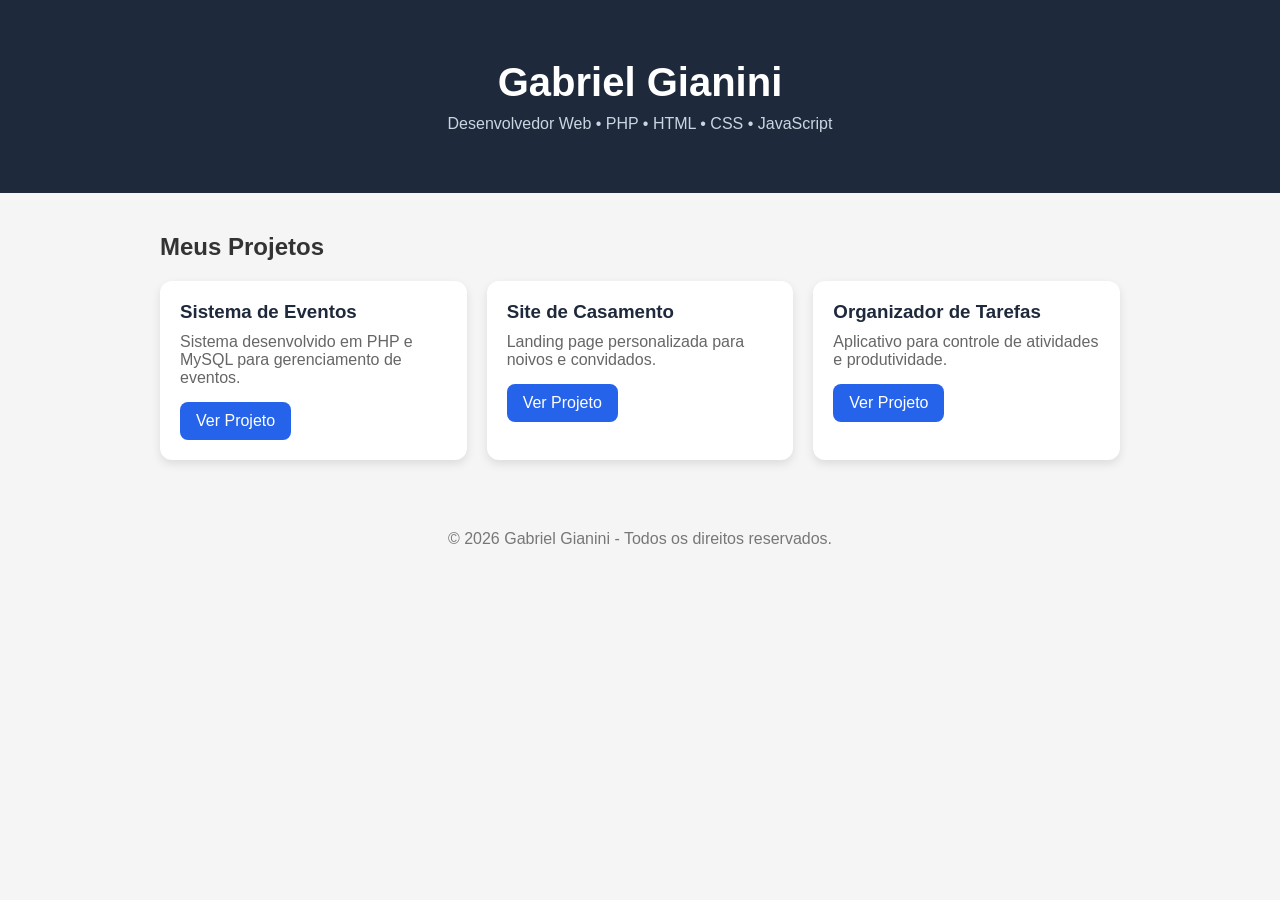
==== sis/index.html @ 35e6141c "estilo" ====
<!DOCTYPE html>
<html lang="pt-BR">
<head>
    <meta charset="UTF-8">
    <meta name="viewport" content="width=device-width, initial-scale=1.0">
    <title>Gabriel Gianini | Portfólio</title>

    <link rel="stylesheet" href="style.css">
</head>
<body>

<header>
    <h1>Gabriel Gianini</h1>
    <p>Desenvolvedor Web • PHP • HTML • CSS • JavaScript</p>
</header>

<div class="container">

    <h2 style="margin-bottom:20px;">Meus Projetos</h2>

    <div class="projetos">

        <div class="card">
            <h3>Sistema de Eventos</h3>
            <p>Sistema desenvolvido em PHP e MySQL para gerenciamento de eventos.</p>
            <a href="#" class="btn" target="_blank">Ver Projeto</a>
        </div>

        <div class="card">
            <h3>Site de Casamento</h3>
            <p>Landing page personalizada para noivos e convidados.</p>
            <a href="#" class="btn" target="_blank">Ver Projeto</a>
        </div>

        <div class="card">
            <h3>Organizador de Tarefas</h3>
            <p>Aplicativo para controle de atividades e produtividade.</p>
            <a href="#" class="btn" target="_blank">Ver Projeto</a>
        </div>

        <!-- DUPLIQUE ESTE BLOCO PARA NOVOS PROJETOS -->

    </div>

</div>

<footer>
    © 2026 Gabriel Gianini - Todos os direitos reservados.
</footer>

</body>
</html>
---- sis/style.css ----
*{
            margin:0;
            padding:0;
            box-sizing:border-box;
            font-family: Arial, Helvetica, sans-serif;
        }

        body{
            background:#f5f5f5;
            color:#333;
        }

        header{
            background:#1e293b;
            color:white;
            text-align:center;
            padding:60px 20px;
        }

        header h1{
            font-size:2.5rem;
            margin-bottom:10px;
        }

        header p{
            color:#cbd5e1;
        }

        .container{
            max-width:1000px;
            margin:40px auto;
            padding:0 20px;
        }

        .projetos{
            display:grid;
            grid-template-columns:repeat(auto-fit,minmax(280px,1fr));
            gap:20px;
        }

        .card{
            background:white;
            border-radius:12px;
            padding:20px;
            box-shadow:0 4px 10px rgba(0,0,0,0.1);
            transition:0.3s;
        }

        .card:hover{
            transform:translateY(-5px);
        }

        .card h3{
            margin-bottom:10px;
            color:#1e293b;
        }

        .card p{
            margin-bottom:15px;
            color:#666;
        }

        .btn{
            display:inline-block;
            text-decoration:none;
            background:#2563eb;
            color:white;
            padding:10px 16px;
            border-radius:8px;
            transition:0.3s;
        }

        .btn:hover{
            background:#1d4ed8;
        }

        footer{
            text-align:center;
            padding:30px;
            margin-top:40px;
            color:#777;
        }
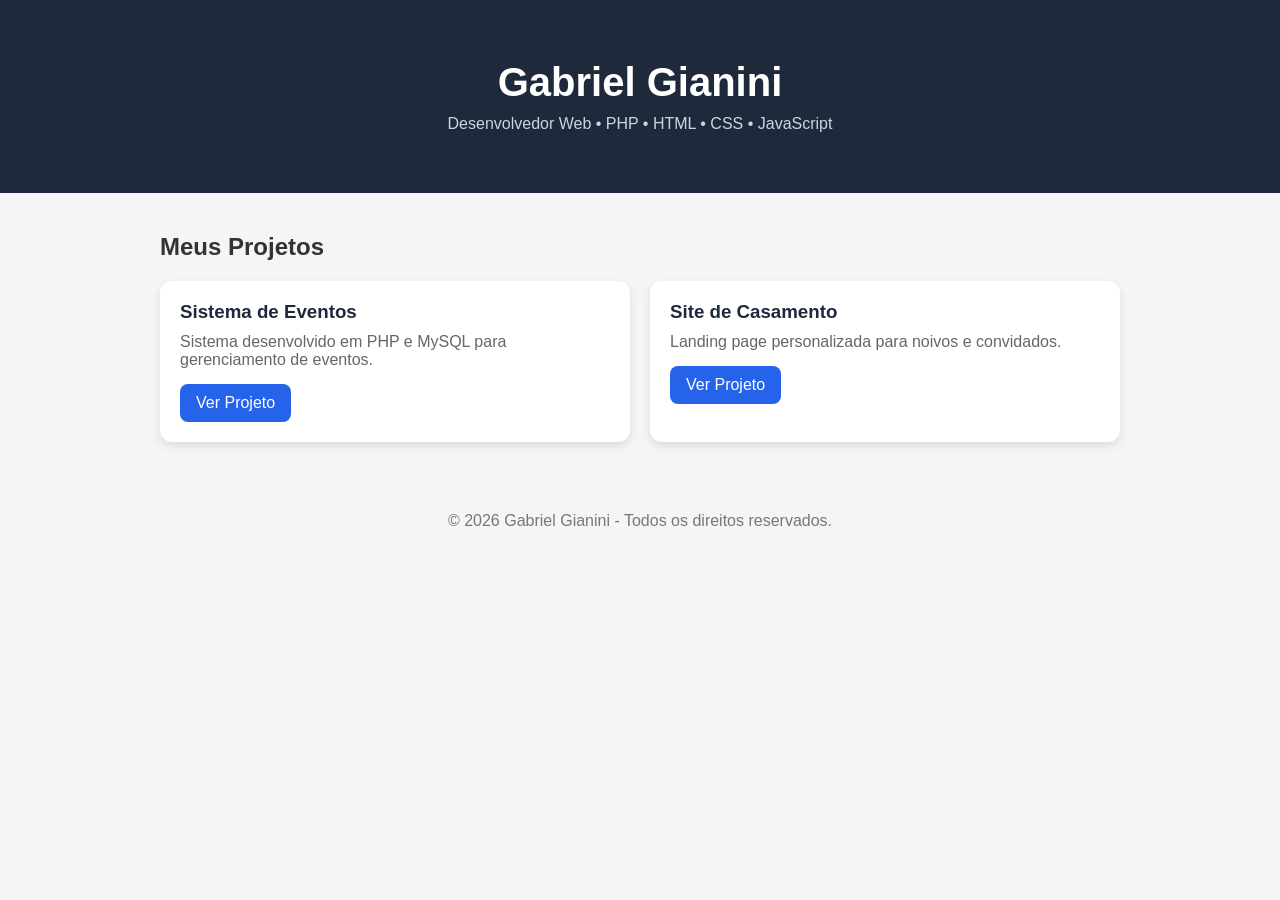
==== commit d9a254b6: "Merge branch 'desing'" ====
--- a/sis/index.html
+++ b/sis/index.html
@@ -29,13 +29,7 @@
         <div class="card">
             <h3>Site de Casamento</h3>
             <p>Landing page personalizada para noivos e convidados.</p>
-            <a href="#" class="btn" target="_blank">Ver Projeto</a>
-        </div>
-
-        <div class="card">
-            <h3>Organizador de Tarefas</h3>
-            <p>Aplicativo para controle de atividades e produtividade.</p>
-            <a href="#" class="btn" target="_blank">Ver Projeto</a>
+            <a href="https://mistyrose-hawk-612021.hostingersite.com/index.php?evento=evento-padrao" class="btn" target="_blank">Ver Projeto</a>
         </div>
 
         <!-- DUPLIQUE ESTE BLOCO PARA NOVOS PROJETOS -->
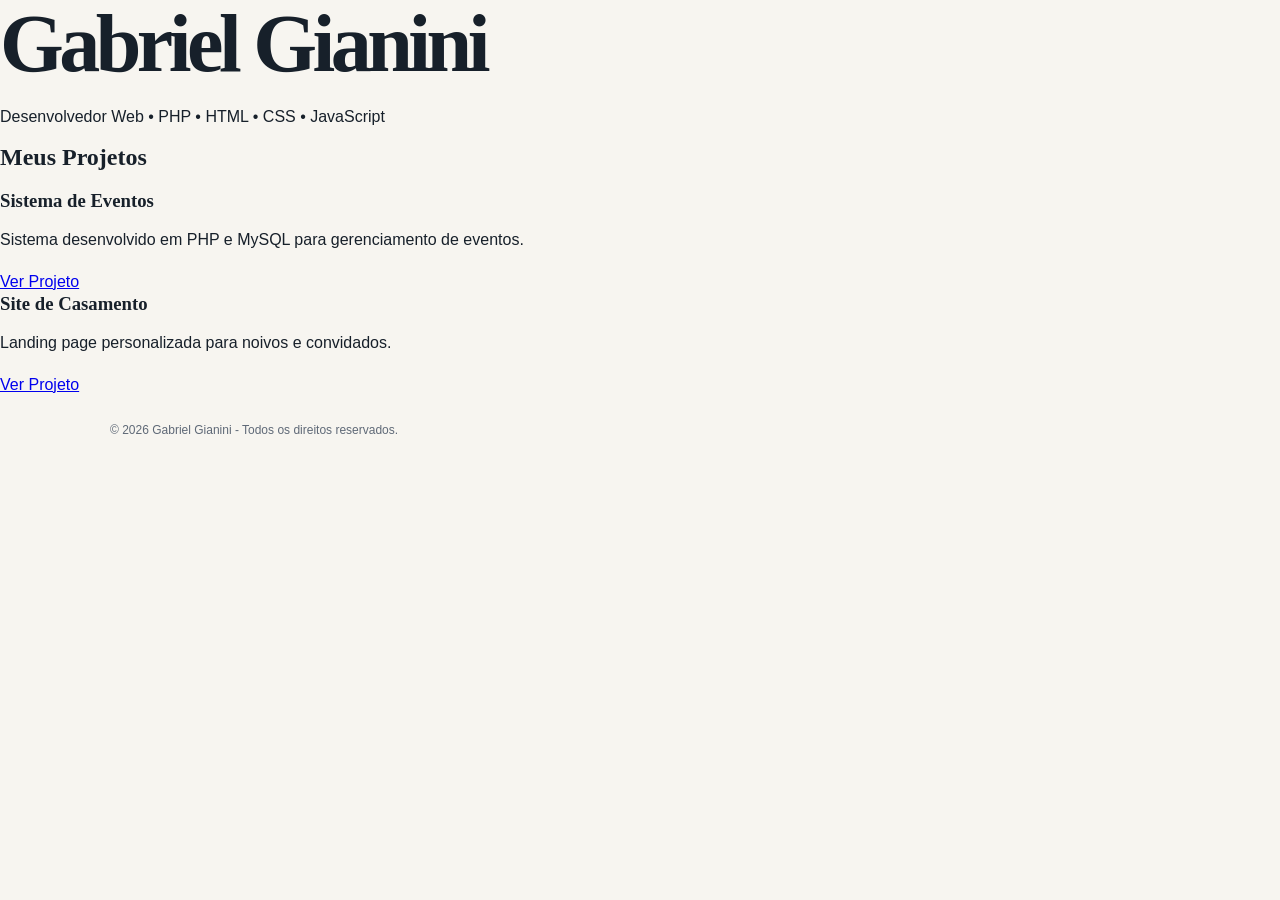
==== commit 091d1314: "atualização estilo" ====
--- a/sis/index.html
+++ b/sis/index.html
@@ -5,7 +5,7 @@
     <meta name="viewport" content="width=device-width, initial-scale=1.0">
     <title>Gabriel Gianini | Portfólio</title>
 
-    <link rel="stylesheet" href="style.css">
+    <link rel="stylesheet" href="../sis/assets/css/style.css">
 </head>
 <body>
 
--- a/sis/assets/css/style.css
+++ b/sis/assets/css/style.css
@@ -0,0 +1,320 @@
+:root {
+  --ink: #17202a;
+  --muted: #5f6977;
+  --paper: #f7f5f0;
+  --line: #dedbd3;
+  --accent: #fc6b3f;
+}
+
+* {
+  box-sizing: border-box;
+}
+
+html {
+  scroll-behavior: smooth;
+}
+
+body {
+  margin: 0;
+  font: 16px/1.6 Arial, sans-serif;
+  color: var(--ink);
+  background: var(--paper);
+}
+
+.header {
+  height: 74px;
+  display: flex;
+  align-items: center;
+  justify-content: space-between;
+  max-width: 1160px;
+  margin: auto;
+  padding: 0 28px;
+}
+
+.brand {
+  font: 700 25px Georgia, serif;
+  color: var(--ink);
+  text-decoration: none;
+}
+
+.brand span {
+  color: var(--accent);
+}
+
+nav {
+  display: flex;
+  gap: 26px;
+}
+
+nav a {
+  font-size: 14px;
+  text-decoration: none;
+  color: var(--ink);
+}
+
+.hero,
+.section,
+.contact {
+  padding: 92px max(28px, calc((100vw - 1060px) / 2));
+}
+
+.hero {
+  min-height: 620px;
+  border-top: 1px solid var(--line);
+  background: radial-gradient(circle at 83% 28%, #ffe1d6 0, transparent 26%);
+}
+
+.eyebrow,
+.number {
+  letter-spacing: 0.13em;
+  font-size: 11px;
+  font-weight: 700;
+  color: var(--muted);
+}
+
+h1,
+h2,
+h3 {
+  font-family: Georgia, serif;
+  line-height: 1.07;
+  margin: 0;
+}
+
+h1 {
+  font-size: clamp(43px, 7vw, 82px);
+  max-width: 850px;
+  letter-spacing: -0.055em;
+}
+
+h1 em {
+  color: var(--accent);
+  font-weight: 400;
+}
+
+.lead {
+  max-width: 590px;
+  font-size: 19px;
+  margin: 28px 0;
+}
+
+.actions {
+  display: flex;
+  align-items: center;
+  gap: 25px;
+  margin: 34px 0 72px;
+}
+
+.button {
+  display: inline-flex;
+  gap: 16px;
+  align-items: center;
+  padding: 13px 20px;
+  border-radius: 4px;
+  background: var(--ink);
+  color: #fff;
+  text-decoration: none;
+  font-size: 14px;
+}
+
+.text-link {
+  color: var(--ink);
+  text-decoration: none;
+  font-weight: 700;
+}
+
+.text-link span,
+.project a span {
+  color: var(--accent);
+  font-size: 20px;
+}
+
+.metrics {
+  display: flex;
+  gap: 50px;
+}
+
+.metrics div {
+  display: grid;
+  gap: 2px;
+}
+
+.metrics strong {
+  font: 700 25px Georgia, serif;
+}
+
+.metrics span {
+  font-size: 12px;
+  color: var(--muted);
+}
+
+.section {
+  border-top: 1px solid var(--line);
+}
+
+.intro {
+  display: grid;
+  grid-template-columns: 1fr 2fr;
+  gap: 60px;
+}
+
+.intro h2,
+.section > h2 {
+  font-size: clamp(31px, 4vw, 49px);
+  letter-spacing: -0.04em;
+}
+
+.intro p {
+  max-width: 620px;
+  font-size: 17px;
+  color: var(--muted);
+}
+
+.stack {
+  padding-top: 46px;
+  padding-bottom: 46px;
+}
+
+.chips {
+  display: flex;
+  flex-wrap: wrap;
+  gap: 10px;
+  margin-top: 20px;
+}
+
+.chips span {
+  padding: 6px 13px;
+  border: 1px solid var(--line);
+  border-radius: 999px;
+  font-size: 13px;
+}
+
+.projects {
+  display: grid;
+  grid-template-columns: repeat(2, 1fr);
+  gap: 18px;
+  margin-top: 35px;
+}
+
+.project {
+  min-height: 365px;
+  padding: 28px;
+  display: flex;
+  flex-direction: column;
+  justify-content: space-between;
+  background: #fff;
+  border-top: 5px solid var(--accent);
+}
+
+.project h3 {
+  font-size: 34px;
+  letter-spacing: -0.04em;
+}
+
+.project p:not(.number),
+.project li {
+  color: var(--muted);
+  font-size: 14px;
+}
+
+.project ul {
+  padding-left: 18px;
+}
+
+.project a {
+  font-weight: 700;
+  color: var(--ink);
+  text-decoration: none;
+}
+
+.accent-blue {
+  --accent: #2f75df;
+}
+
+.accent-green {
+  --accent: #359979;
+}
+
+.accent-purple {
+  --accent: #845cce;
+}
+
+.contact {
+  background: var(--ink);
+  color: #fff;
+  text-align: center;
+}
+
+.contact .eyebrow,
+.contact p {
+  color: #ccd3da;
+}
+
+.contact h2 {
+  font-size: clamp(36px, 5vw, 63px);
+  letter-spacing: -0.05em;
+  max-width: 750px;
+  margin: 15px auto;
+}
+
+.light {
+  background: #fff;
+  color: var(--ink);
+  margin-top: 18px;
+}
+
+.note {
+  font-size: 12px;
+  margin-top: 38px;
+}
+
+footer {
+  padding: 24px max(28px, calc((100vw - 1060px) / 2));
+  display: flex;
+  justify-content: space-between;
+  font-size: 12px;
+  color: var(--muted);
+}
+
+@media (max-width: 700px) {
+  nav {
+    gap: 14px;
+  }
+
+  .header {
+    padding: 0 18px;
+  }
+
+  .hero,
+  .section,
+  .contact {
+    padding: 65px 24px;
+  }
+
+  .hero {
+    min-height: auto;
+  }
+
+  .intro {
+    grid-template-columns: 1fr;
+    gap: 18px;
+  }
+
+  .projects {
+    grid-template-columns: 1fr;
+  }
+
+  .metrics {
+    gap: 21px;
+  }
+
+  .metrics strong {
+    font-size: 20px;
+  }
+
+  footer {
+    padding: 20px 24px;
+    gap: 8px;
+    flex-direction: column;
+  }
+}
+
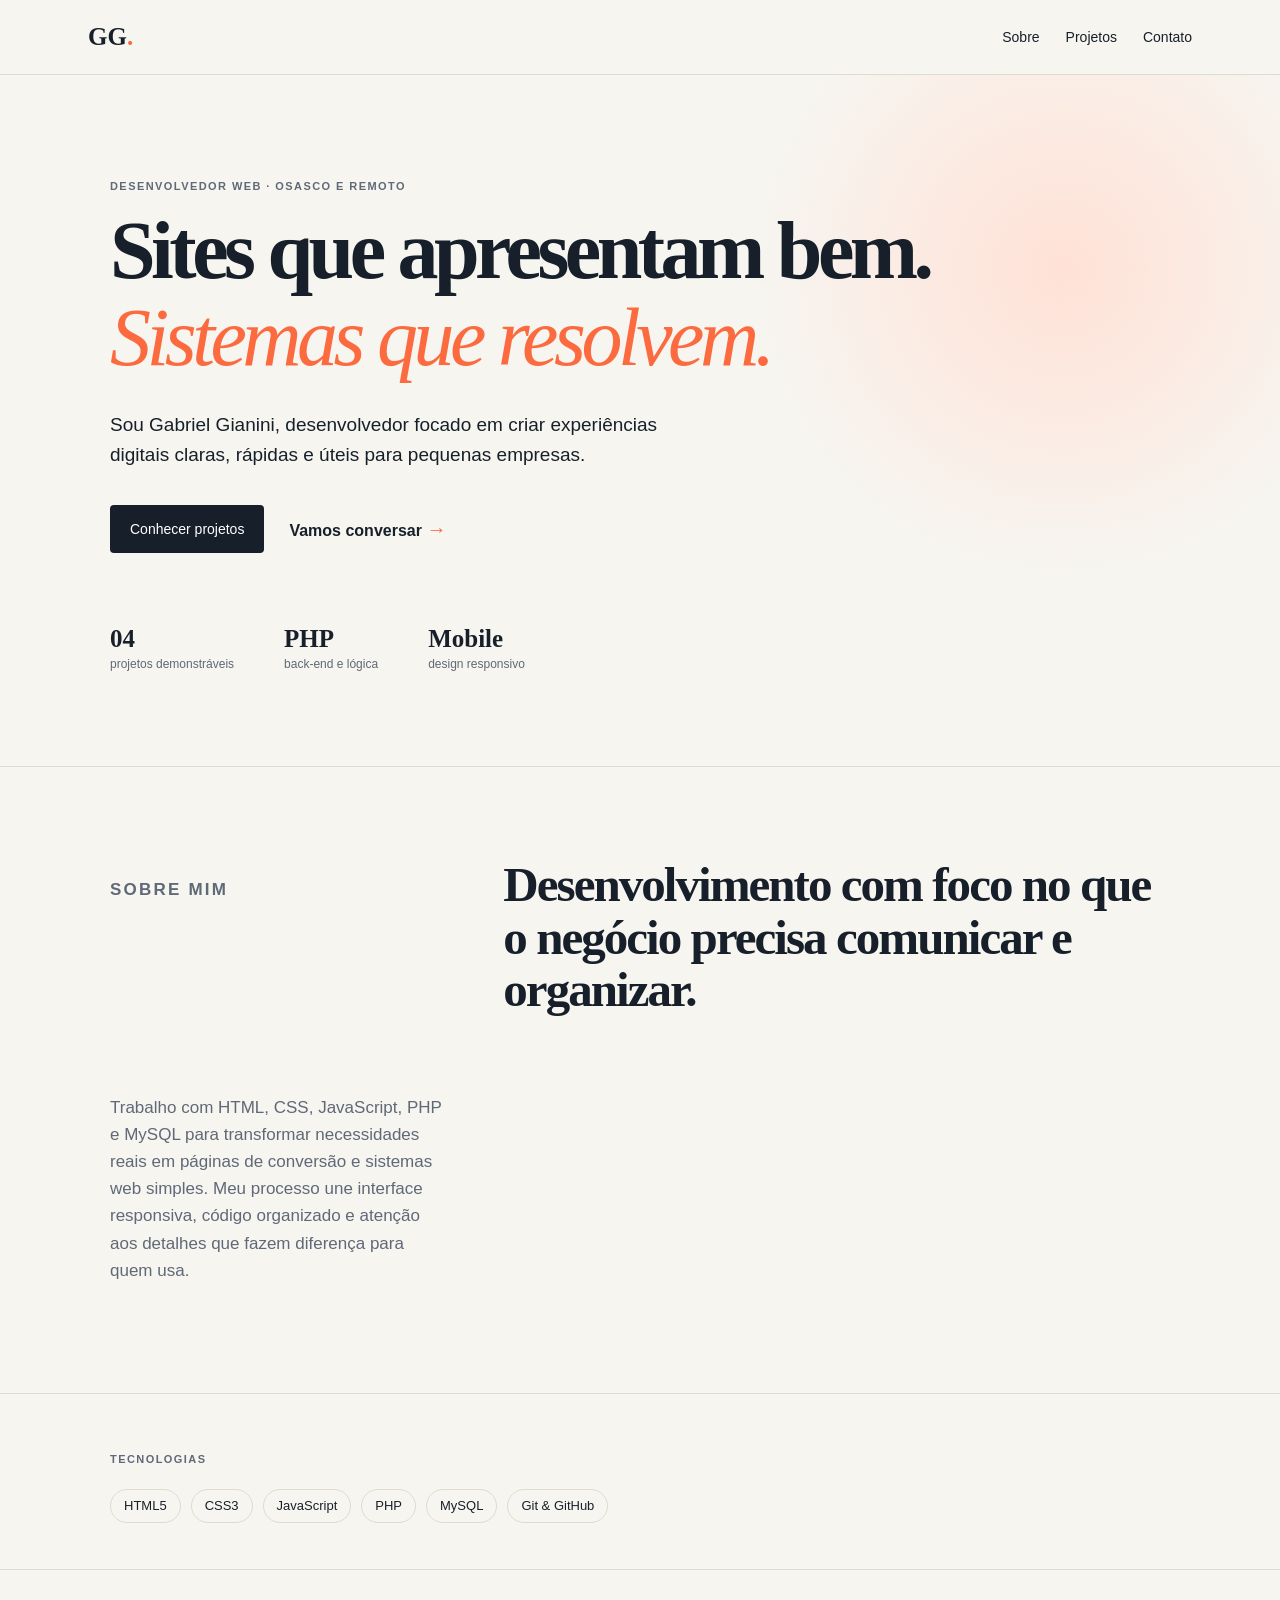
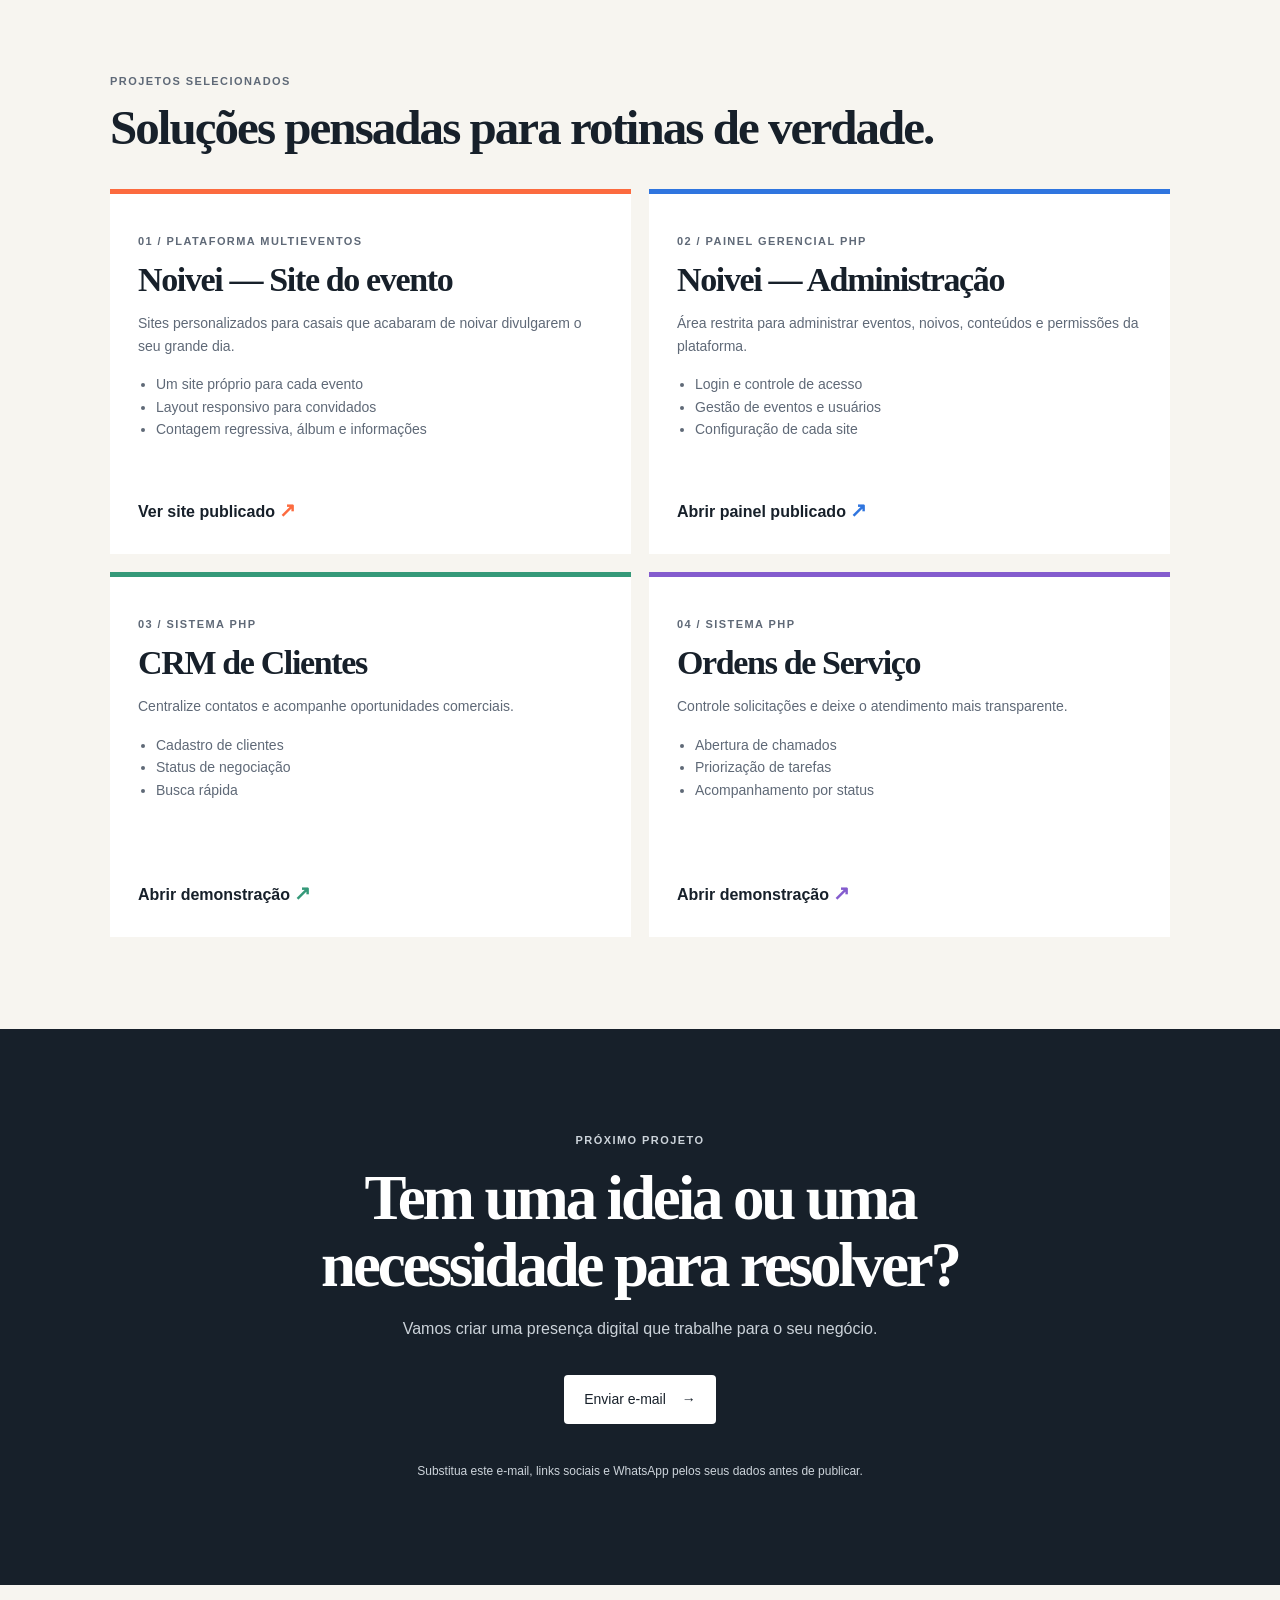
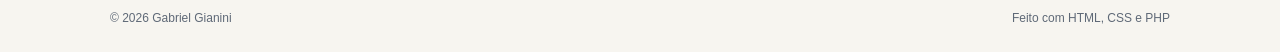
==== commit c8a0ce2c: "atualização index" ====
--- a/sis/index.html
+++ b/sis/index.html
@@ -1,46 +1,31 @@
-<!DOCTYPE html>
+<!doctype html>
 <html lang="pt-BR">
 <head>
-    <meta charset="UTF-8">
-    <meta name="viewport" content="width=device-width, initial-scale=1.0">
-    <title>Gabriel Gianini | Portfólio</title>
-
-    <link rel="stylesheet" href="../sis/assets/css/style.css">
+  <meta charset="utf-8">
+  <meta name="viewport" content="width=device-width, initial-scale=1">
+  <meta name="description" content="Portfólio de Gabriel Gianini, desenvolvedor web focado em sites, landing pages e sistemas PHP.">
+  <title>Gabriel Gianini | Desenvolvedor Web</title>
+  <link rel="stylesheet" href="assets/css/style.css">
 </head>
 <body>
-
-<header>
-    <h1>Gabriel Gianini</h1>
-    <p>Desenvolvedor Web • PHP • HTML • CSS • JavaScript</p>
-</header>
-
-<div class="container">
-
-    <h2 style="margin-bottom:20px;">Meus Projetos</h2>
-
-    <div class="projetos">
-
-        <div class="card">
-            <h3>Sistema de Eventos</h3>
-            <p>Sistema desenvolvido em PHP e MySQL para gerenciamento de eventos.</p>
-            <a href="#" class="btn" target="_blank">Ver Projeto</a>
-        </div>
-
-        <div class="card">
-            <h3>Site de Casamento</h3>
-            <p>Landing page personalizada para noivos e convidados.</p>
-            <a href="https://mistyrose-hawk-612021.hostingersite.com/index.php?evento=evento-padrao" class="btn" target="_blank">Ver Projeto</a>
-        </div>
-
-        <!-- DUPLIQUE ESTE BLOCO PARA NOVOS PROJETOS -->
-
-    </div>
-
-</div>
-
-<footer>
-    © 2026 Gabriel Gianini - Todos os direitos reservados.
-</footer>
-
-</body>
-</html>+  <header class="header"><a class="brand" href="#inicio">GG<span>.</span></a><nav><a href="#sobre">Sobre</a><a href="#projetos">Projetos</a><a href="#contato">Contato</a></nav></header>
+  <main>
+    <section class="hero" id="inicio">
+      <p class="eyebrow">DESENVOLVEDOR WEB · OSASCO E REMOTO</p>
+      <h1>Sites que apresentam bem.<br><em>Sistemas que resolvem.</em></h1>
+      <p class="lead">Sou Gabriel Gianini, desenvolvedor focado em criar experiências digitais claras, rápidas e úteis para pequenas empresas.</p>
+      <div class="actions"><a class="button" href="#projetos">Conhecer projetos</a><a class="text-link" href="#contato">Vamos conversar <span>→</span></a></div>
+      <div class="metrics"><div><strong>04</strong><span>projetos demonstráveis</span></div><div><strong>PHP</strong><span>back-end e lógica</span></div><div><strong>Mobile</strong><span>design responsivo</span></div></div>
+    </section>
+    <section class="section intro" id="sobre"><p class="eyebrow">SOBRE MIM</p><h2>Desenvolvimento com foco no que o negócio precisa comunicar e organizar.</h2><p>Trabalho com HTML, CSS, JavaScript, PHP e MySQL para transformar necessidades reais em páginas de conversão e sistemas web simples. Meu processo une interface responsiva, código organizado e atenção aos detalhes que fazem diferença para quem usa.</p></section>
+    <section class="section stack"><p class="eyebrow">TECNOLOGIAS</p><div class="chips"><span>HTML5</span><span>CSS3</span><span>JavaScript</span><span>PHP</span><span>MySQL</span><span>Git &amp; GitHub</span></div></section>
+    <section class="section" id="projetos"><p class="eyebrow">PROJETOS SELECIONADOS</p><h2>Soluções pensadas para rotinas de verdade.</h2><div class="projects">
+      <article class="project accent-orange"><div><p class="number">01 / PLATAFORMA MULTIEVENTOS</p><h3>Noivei — Site do evento</h3><p>Sites personalizados para casais que acabaram de noivar divulgarem o seu grande dia.</p><ul><li>Um site próprio para cada evento</li><li>Layout responsivo para convidados</li><li>Contagem regressiva, álbum e informações</li></ul></div><a href="https://mistyrose-hawk-612021.hostingersite.com/evento/index.php?evento=natalia-torres-de-ponte-gabriel-correa-gianini" target="_blank" rel="noopener noreferrer">Ver site publicado <span>↗</span></a></article>
+      <article class="project accent-blue"><div><p class="number">02 / PAINEL GERENCIAL PHP</p><h3>Noivei — Administração</h3><p>Área restrita para administrar eventos, noivos, conteúdos e permissões da plataforma.</p><ul><li>Login e controle de acesso</li><li>Gestão de eventos e usuários</li><li>Configuração de cada site</li></ul></div><a href="https://mistyrose-hawk-612021.hostingersite.com/evento/admin/login.php" target="_blank" rel="noopener noreferrer">Abrir painel publicado <span>↗</span></a></article>
+      <article class="project accent-green"><div><p class="number">03 / SISTEMA PHP</p><h3>CRM de Clientes</h3><p>Centralize contatos e acompanhe oportunidades comerciais.</p><ul><li>Cadastro de clientes</li><li>Status de negociação</li><li>Busca rápida</li></ul></div><a href="projetos/crm-clientes/">Abrir demonstração <span>↗</span></a></article>
+      <article class="project accent-purple"><div><p class="number">04 / SISTEMA PHP</p><h3>Ordens de Serviço</h3><p>Controle solicitações e deixe o atendimento mais transparente.</p><ul><li>Abertura de chamados</li><li>Priorização de tarefas</li><li>Acompanhamento por status</li></ul></div><a href="projetos/ordens-servico/">Abrir demonstração <span>↗</span></a></article>
+    </div></section>
+    <section class="contact" id="contato"><p class="eyebrow">PRÓXIMO PROJETO</p><h2>Tem uma ideia ou uma necessidade para resolver?</h2><p>Vamos criar uma presença digital que trabalhe para o seu negócio.</p><a class="button light" href="mailto:seu-email@exemplo.com">Enviar e-mail <span>→</span></a><p class="note">Substitua este e-mail, links sociais e WhatsApp pelos seus dados antes de publicar.</p></section>
+  </main>
+  <footer><span>© 2026 Gabriel Gianini</span><span>Feito com HTML, CSS e PHP</span></footer>
+</body></html>
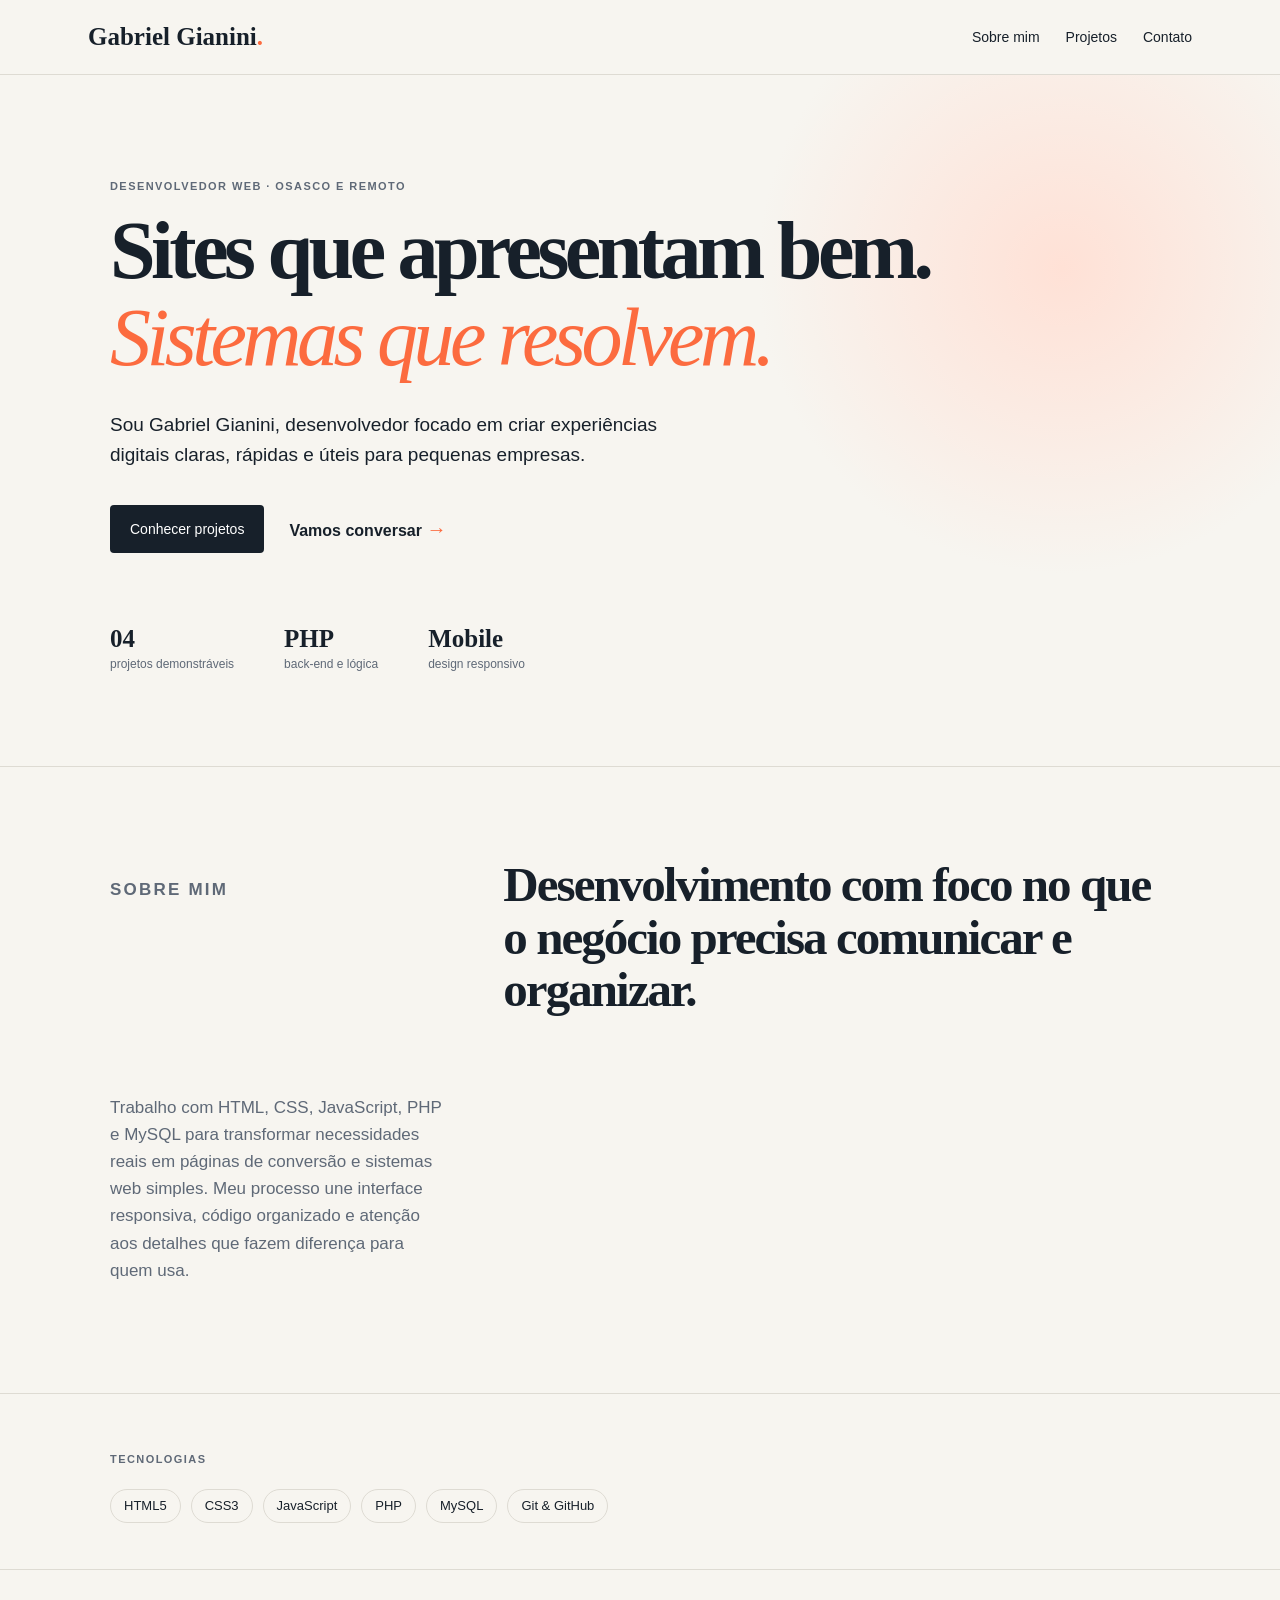
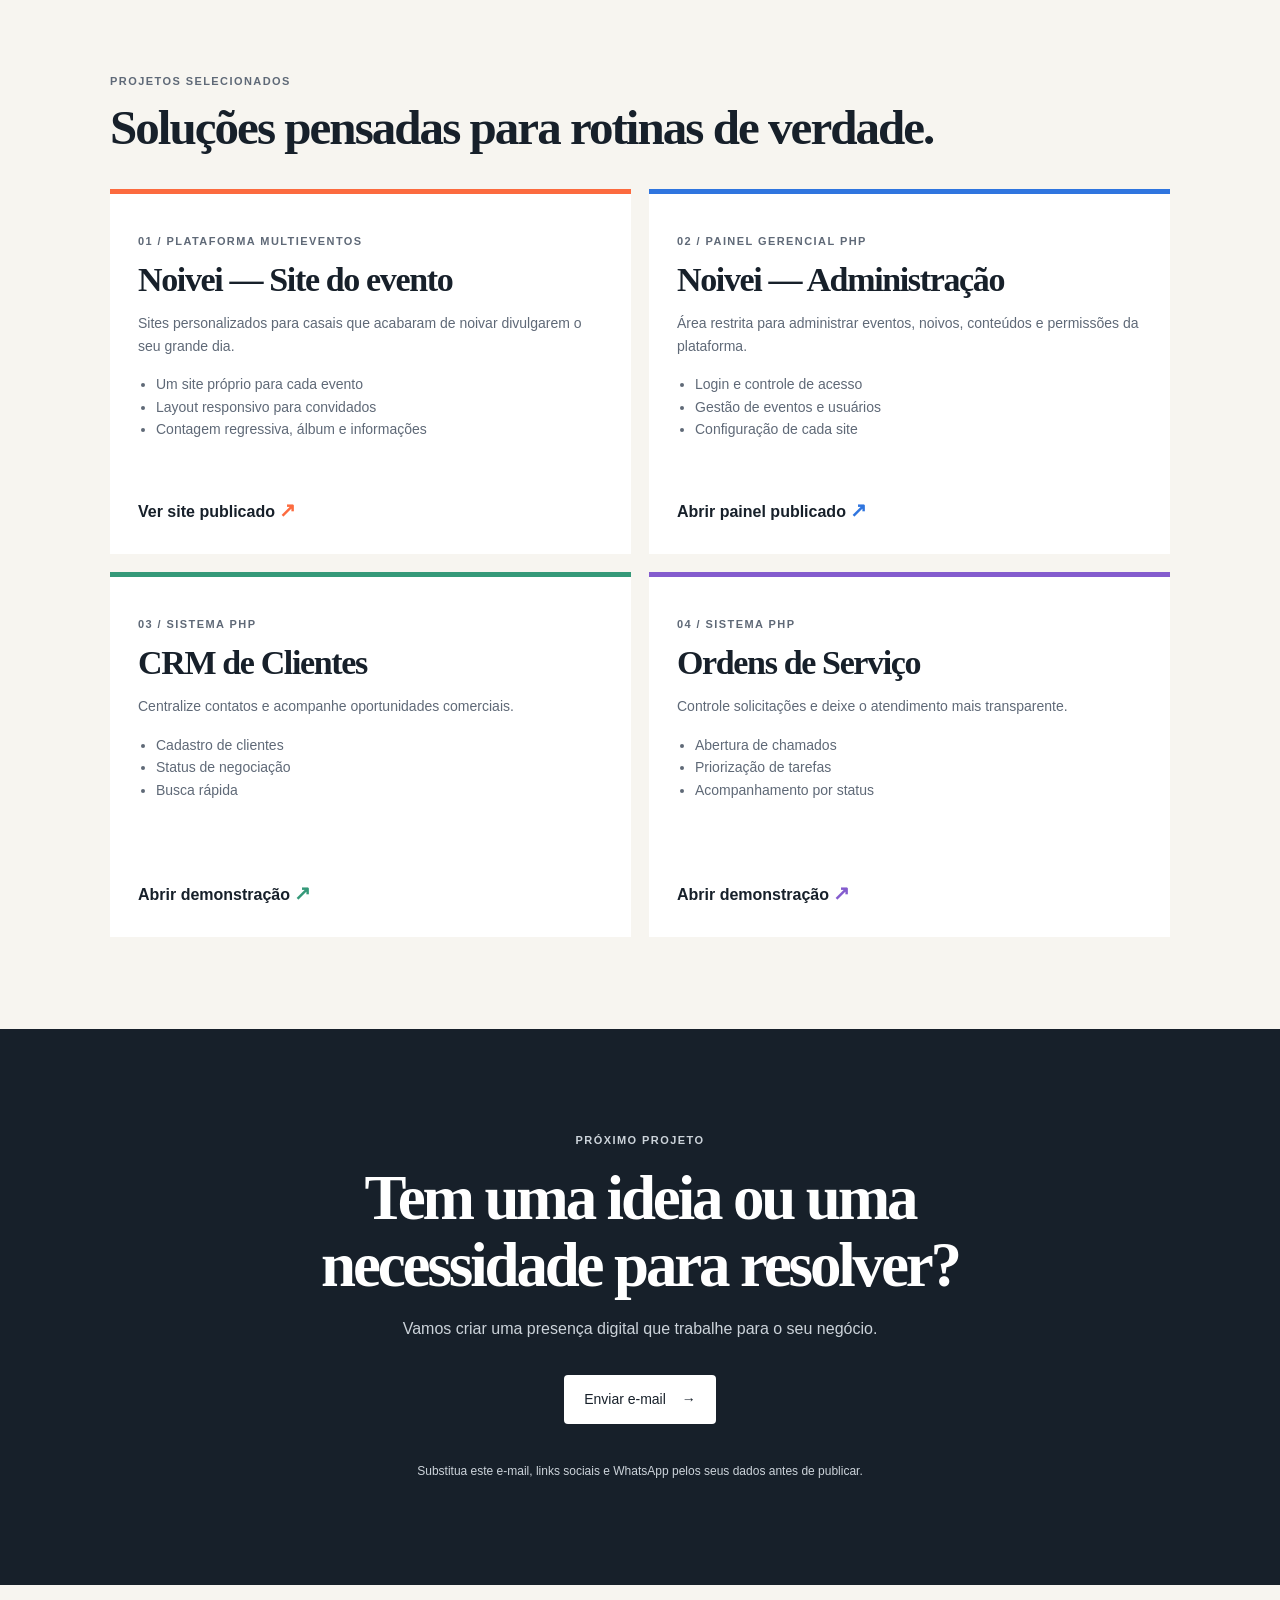
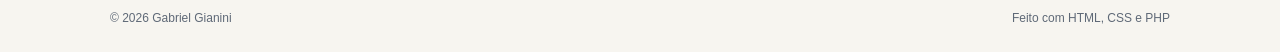
==== commit bc44d997: "alteração de dados pessoais" ====
--- a/sis/index.html
+++ b/sis/index.html
@@ -8,7 +8,7 @@
   <link rel="stylesheet" href="assets/css/style.css">
 </head>
 <body>
-  <header class="header"><a class="brand" href="#inicio">GG<span>.</span></a><nav><a href="#sobre">Sobre</a><a href="#projetos">Projetos</a><a href="#contato">Contato</a></nav></header>
+  <header class="header"><a class="brand" href="#inicio">Gabriel Gianini<span>.</span></a><nav><a href="#sobre">Sobre mim</a><a href="#projetos">Projetos</a><a href="#contato">Contato</a></nav></header>
   <main>
     <section class="hero" id="inicio">
       <p class="eyebrow">DESENVOLVEDOR WEB · OSASCO E REMOTO</p>
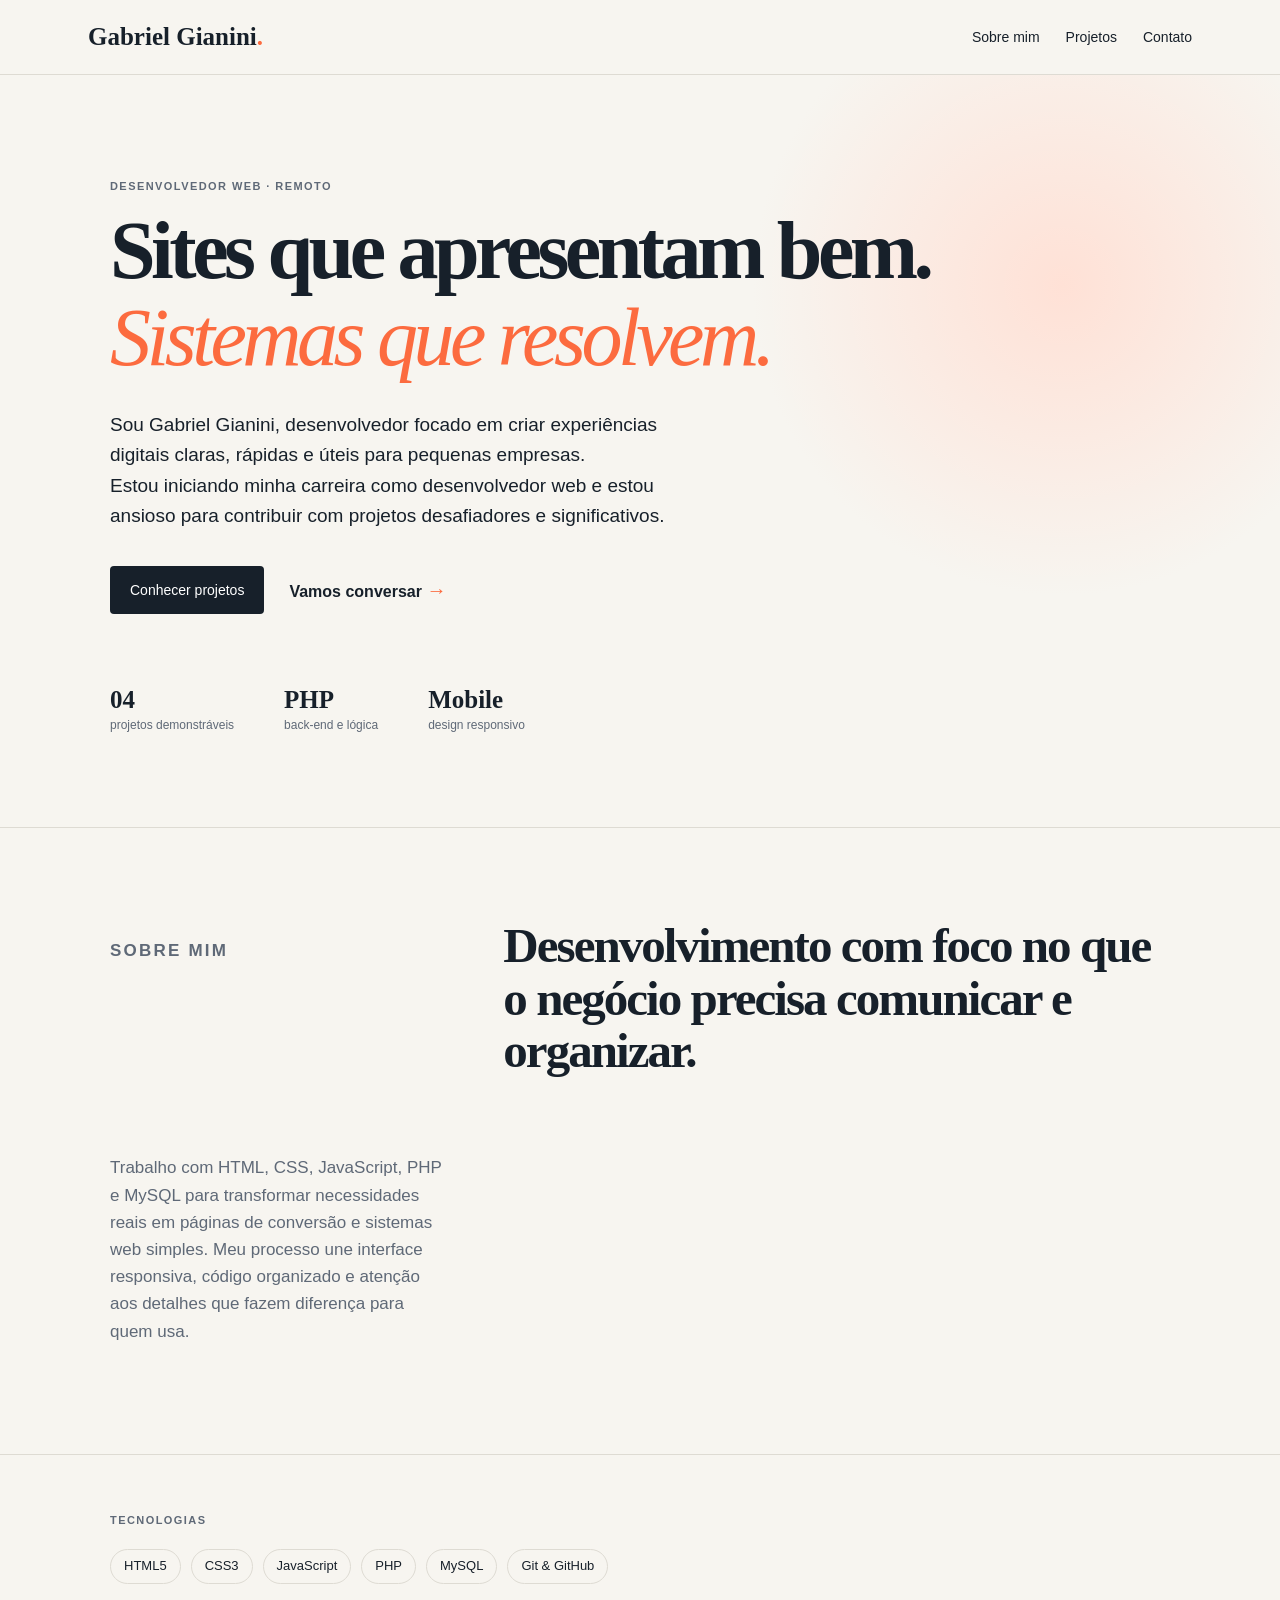
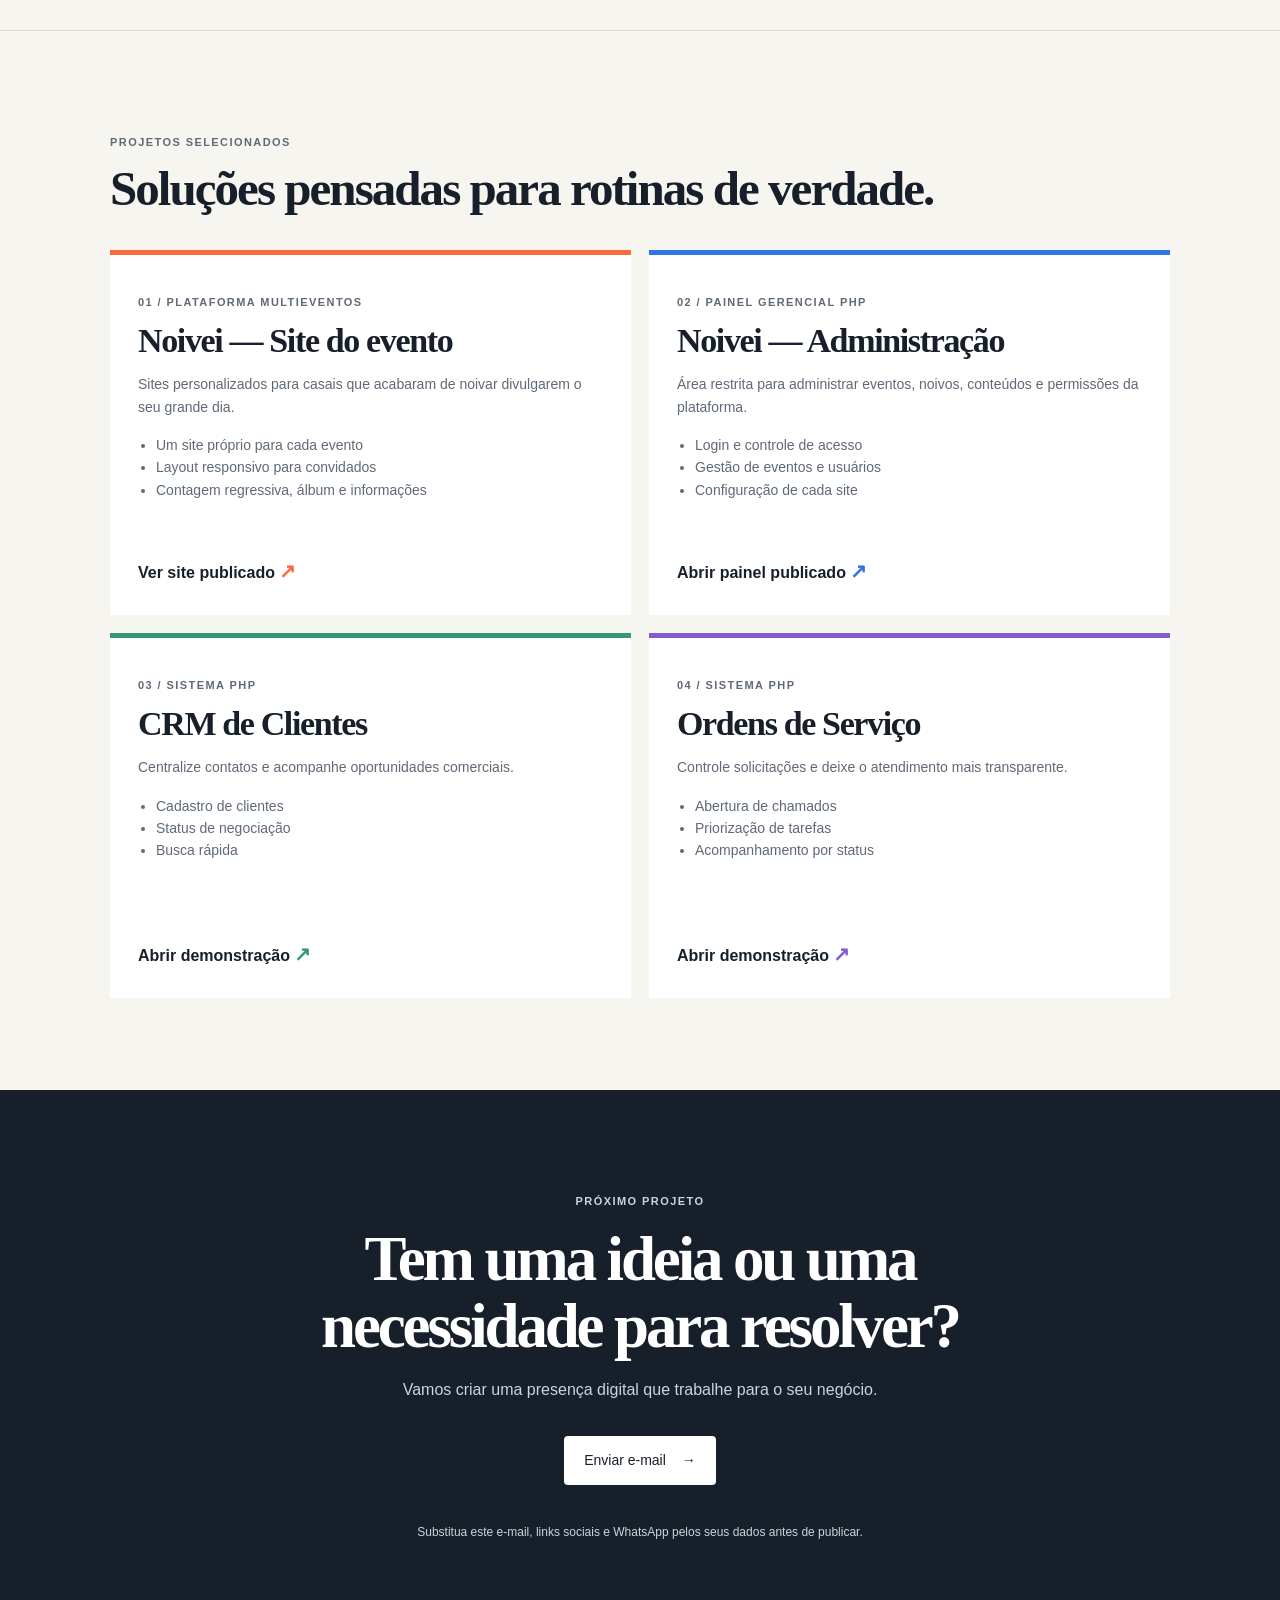
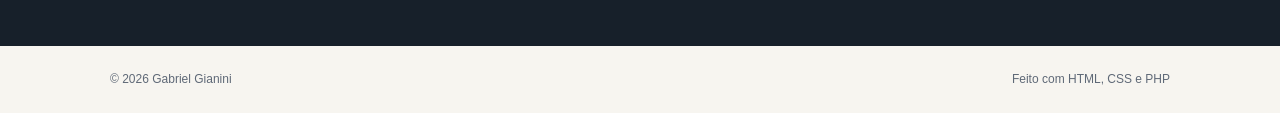
==== commit a04b66ed: "sobre mim" ====
--- a/sis/index.html
+++ b/sis/index.html
@@ -11,9 +11,9 @@
   <header class="header"><a class="brand" href="#inicio">Gabriel Gianini<span>.</span></a><nav><a href="#sobre">Sobre mim</a><a href="#projetos">Projetos</a><a href="#contato">Contato</a></nav></header>
   <main>
     <section class="hero" id="inicio">
-      <p class="eyebrow">DESENVOLVEDOR WEB · OSASCO E REMOTO</p>
+      <p class="eyebrow">DESENVOLVEDOR WEB · REMOTO</p>
       <h1>Sites que apresentam bem.<br><em>Sistemas que resolvem.</em></h1>
-      <p class="lead">Sou Gabriel Gianini, desenvolvedor focado em criar experiências digitais claras, rápidas e úteis para pequenas empresas.</p>
+      <p class="lead">Sou Gabriel Gianini, desenvolvedor focado em criar experiências digitais claras, rápidas e úteis para pequenas empresas.<br>Estou iniciando minha carreira como desenvolvedor web e estou ansioso para contribuir com projetos desafiadores e significativos.</p>
       <div class="actions"><a class="button" href="#projetos">Conhecer projetos</a><a class="text-link" href="#contato">Vamos conversar <span>→</span></a></div>
       <div class="metrics"><div><strong>04</strong><span>projetos demonstráveis</span></div><div><strong>PHP</strong><span>back-end e lógica</span></div><div><strong>Mobile</strong><span>design responsivo</span></div></div>
     </section>
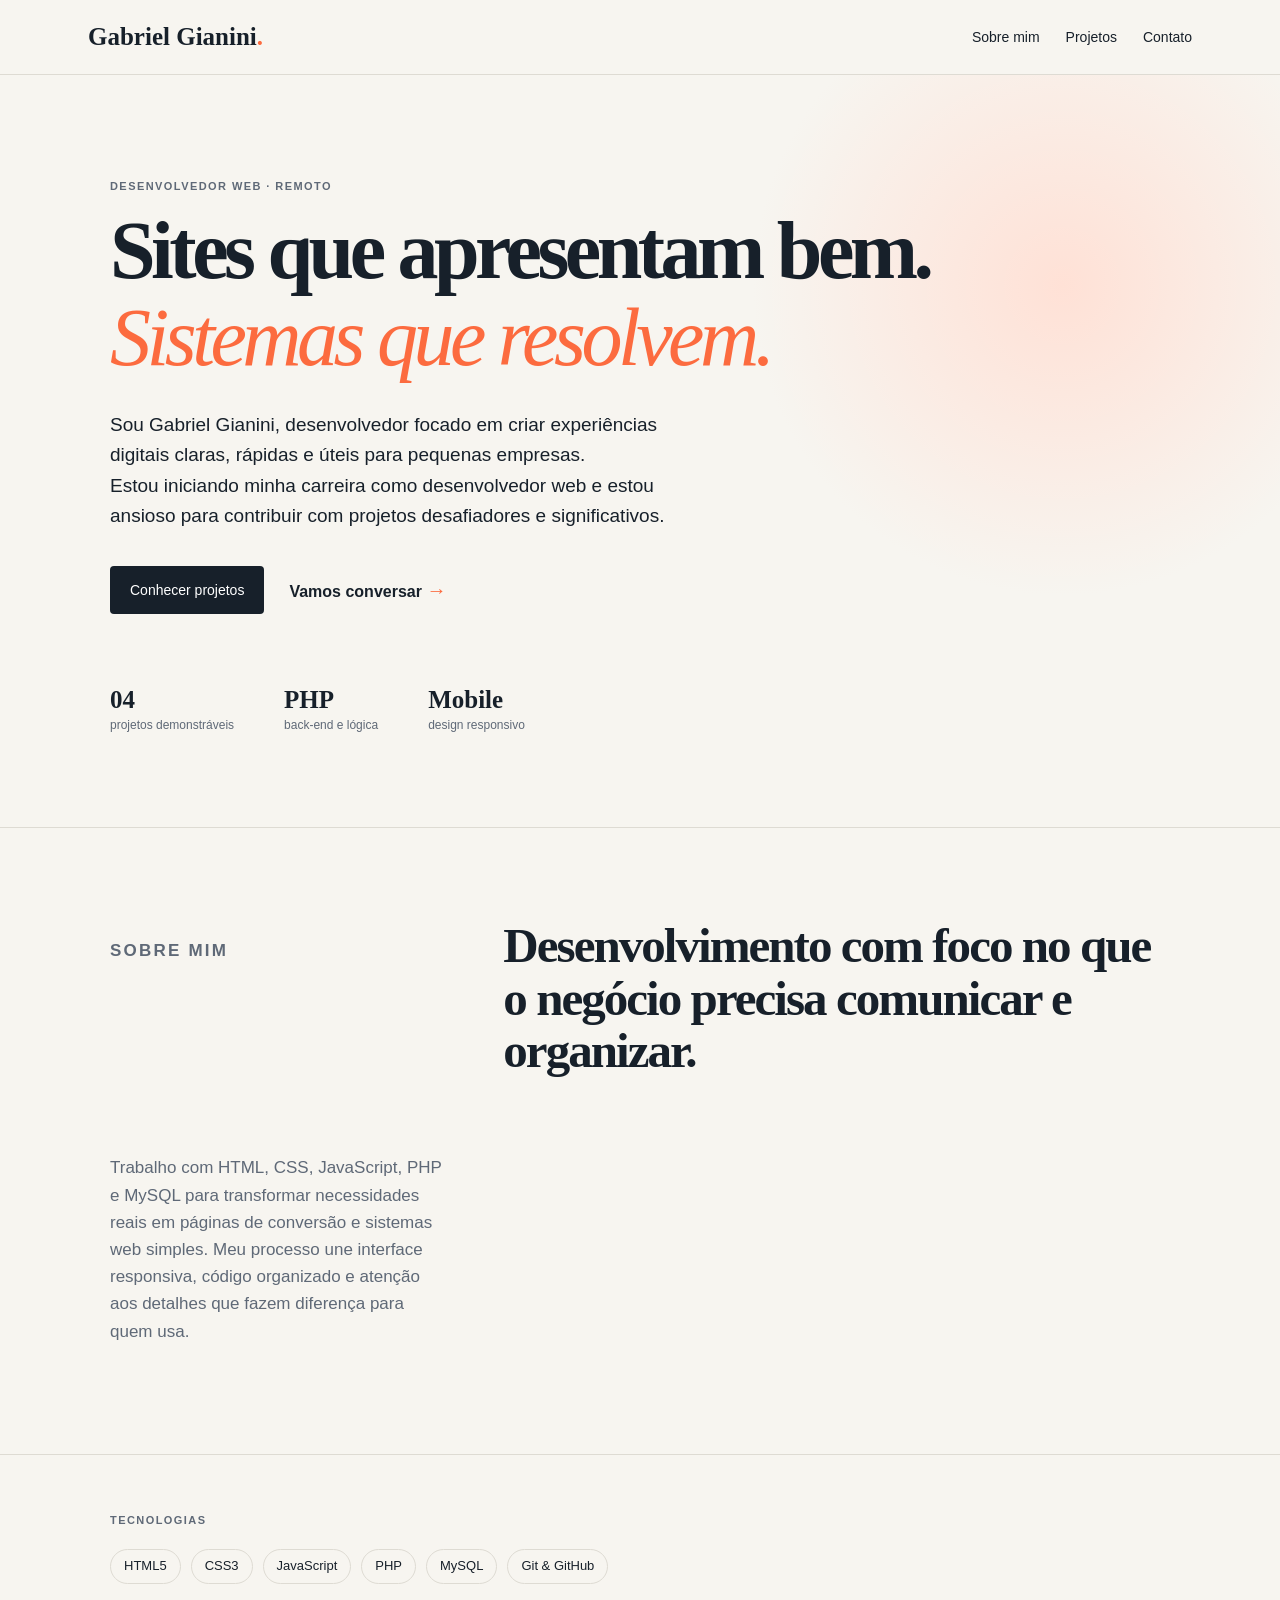
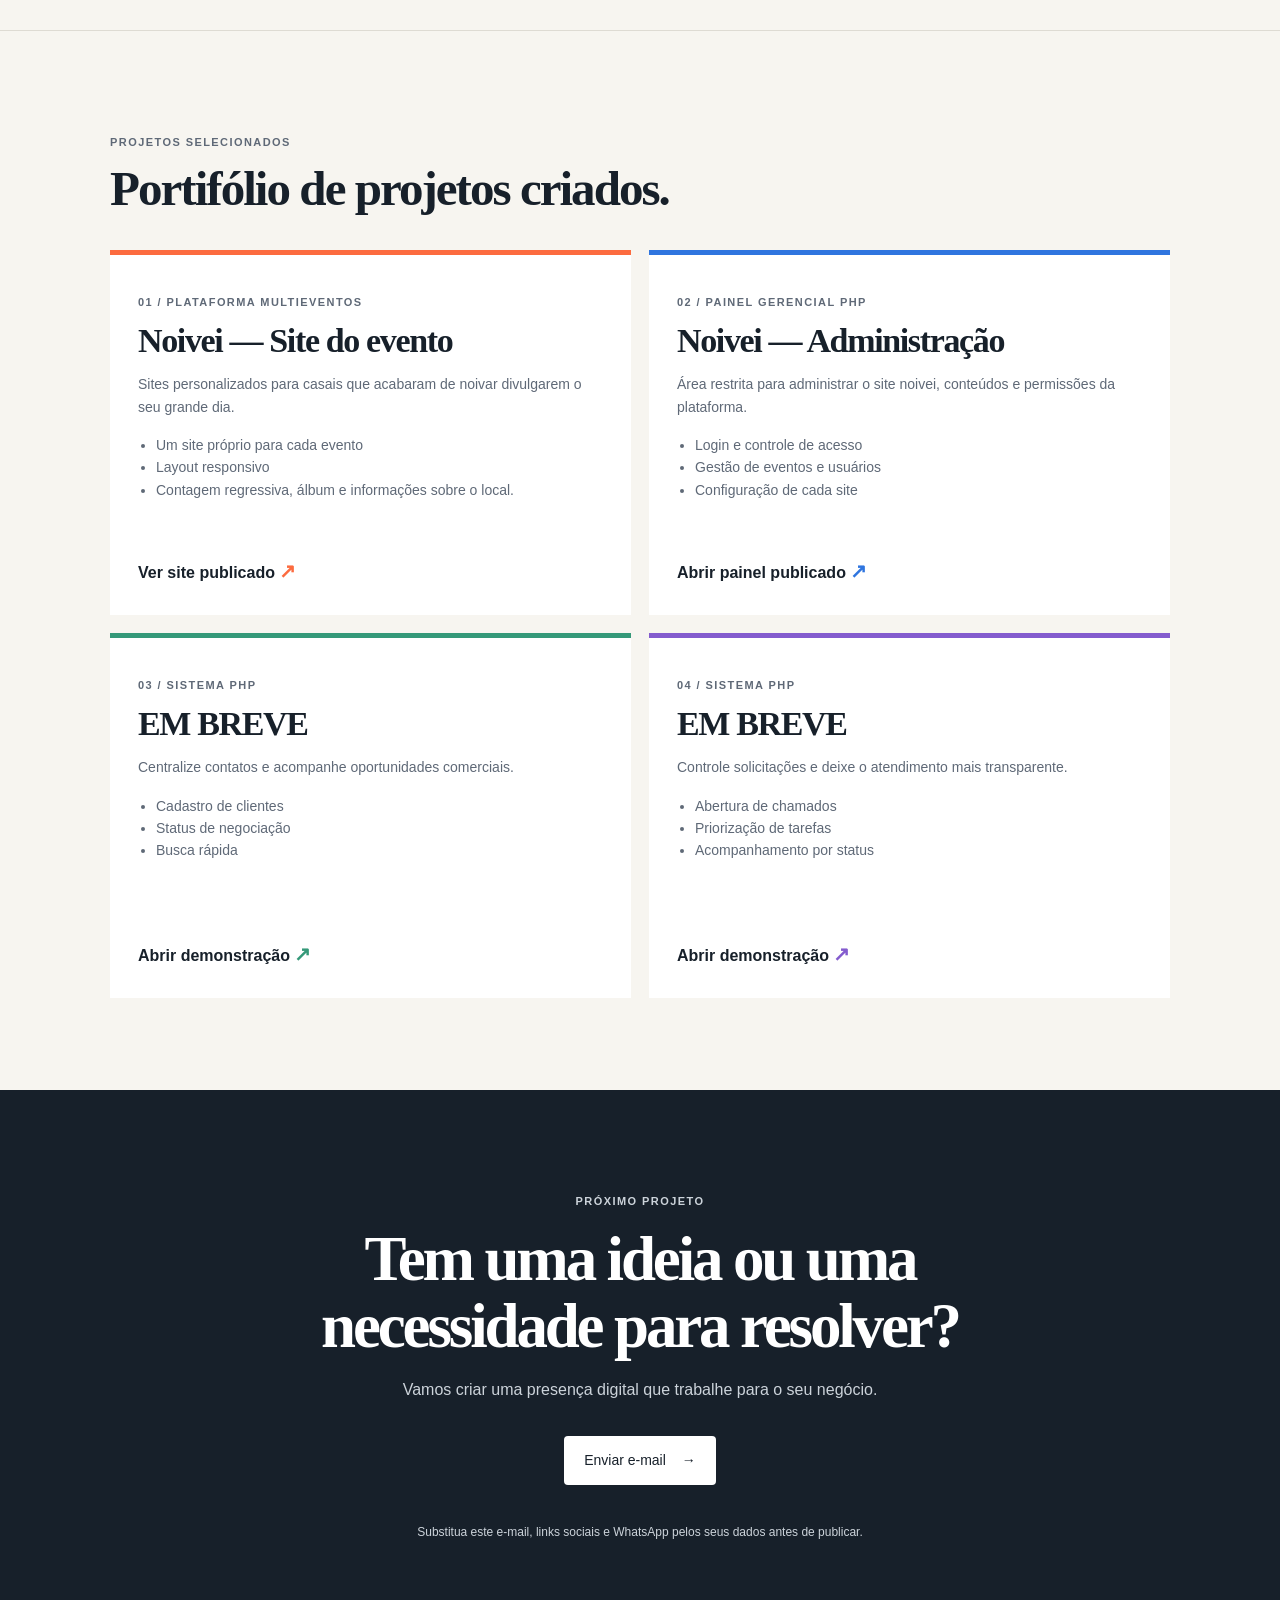
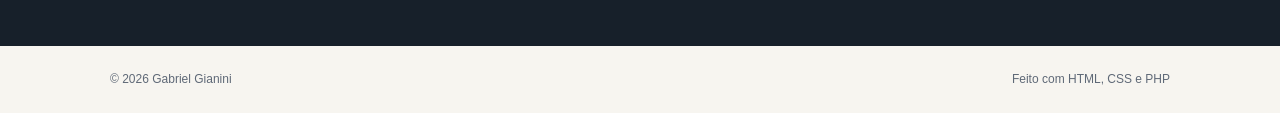
==== commit 45995821: "atualização conteudo v1" ====
--- a/sis/index.html
+++ b/sis/index.html
@@ -19,13 +19,13 @@
     </section>
     <section class="section intro" id="sobre"><p class="eyebrow">SOBRE MIM</p><h2>Desenvolvimento com foco no que o negócio precisa comunicar e organizar.</h2><p>Trabalho com HTML, CSS, JavaScript, PHP e MySQL para transformar necessidades reais em páginas de conversão e sistemas web simples. Meu processo une interface responsiva, código organizado e atenção aos detalhes que fazem diferença para quem usa.</p></section>
     <section class="section stack"><p class="eyebrow">TECNOLOGIAS</p><div class="chips"><span>HTML5</span><span>CSS3</span><span>JavaScript</span><span>PHP</span><span>MySQL</span><span>Git &amp; GitHub</span></div></section>
-    <section class="section" id="projetos"><p class="eyebrow">PROJETOS SELECIONADOS</p><h2>Soluções pensadas para rotinas de verdade.</h2><div class="projects">
-      <article class="project accent-orange"><div><p class="number">01 / PLATAFORMA MULTIEVENTOS</p><h3>Noivei — Site do evento</h3><p>Sites personalizados para casais que acabaram de noivar divulgarem o seu grande dia.</p><ul><li>Um site próprio para cada evento</li><li>Layout responsivo para convidados</li><li>Contagem regressiva, álbum e informações</li></ul></div><a href="https://mistyrose-hawk-612021.hostingersite.com/evento/index.php?evento=natalia-torres-de-ponte-gabriel-correa-gianini" target="_blank" rel="noopener noreferrer">Ver site publicado <span>↗</span></a></article>
-      <article class="project accent-blue"><div><p class="number">02 / PAINEL GERENCIAL PHP</p><h3>Noivei — Administração</h3><p>Área restrita para administrar eventos, noivos, conteúdos e permissões da plataforma.</p><ul><li>Login e controle de acesso</li><li>Gestão de eventos e usuários</li><li>Configuração de cada site</li></ul></div><a href="https://mistyrose-hawk-612021.hostingersite.com/evento/admin/login.php" target="_blank" rel="noopener noreferrer">Abrir painel publicado <span>↗</span></a></article>
-      <article class="project accent-green"><div><p class="number">03 / SISTEMA PHP</p><h3>CRM de Clientes</h3><p>Centralize contatos e acompanhe oportunidades comerciais.</p><ul><li>Cadastro de clientes</li><li>Status de negociação</li><li>Busca rápida</li></ul></div><a href="projetos/crm-clientes/">Abrir demonstração <span>↗</span></a></article>
-      <article class="project accent-purple"><div><p class="number">04 / SISTEMA PHP</p><h3>Ordens de Serviço</h3><p>Controle solicitações e deixe o atendimento mais transparente.</p><ul><li>Abertura de chamados</li><li>Priorização de tarefas</li><li>Acompanhamento por status</li></ul></div><a href="projetos/ordens-servico/">Abrir demonstração <span>↗</span></a></article>
+    <section class="section" id="projetos"><p class="eyebrow">PROJETOS SELECIONADOS</p><h2>Portifólio de projetos criados.</h2><div class="projects">
+      <article class="project accent-orange"><div><p class="number">01 / PLATAFORMA MULTIEVENTOS</p><h3>Noivei — Site do evento</h3><p>Sites personalizados para casais que acabaram de noivar divulgarem o seu grande dia.</p><ul><li>Um site próprio para cada evento</li><li>Layout responsivo</li><li>Contagem regressiva, álbum e informações sobre o local.</li></ul></div><a href="https://mistyrose-hawk-612021.hostingersite.com/evento/index.php?evento=natalia-torres-de-ponte-gabriel-correa-gianini" target="_blank" rel="noopener noreferrer">Ver site publicado <span>↗</span></a></article>
+      <article class="project accent-blue"><div><p class="number">02 / PAINEL GERENCIAL PHP</p><h3>Noivei — Administração</h3><p>Área restrita para administrar o site noivei, conteúdos e permissões da plataforma.</p><ul><li>Login e controle de acesso</li><li>Gestão de eventos e usuários</li><li>Configuração de cada site</li></ul></div><a href="https://mistyrose-hawk-612021.hostingersite.com/evento/admin/login.php" target="_blank" rel="noopener noreferrer">Abrir painel publicado <span>↗</span></a></article>
+      <article class="project accent-green"><div><p class="number">03 / SISTEMA PHP</p><h3>EM BREVE</h3><p>Centralize contatos e acompanhe oportunidades comerciais.</p><ul><li>Cadastro de clientes</li><li>Status de negociação</li><li>Busca rápida</li></ul></div><a href="projetos/crm-clientes/">Abrir demonstração <span>↗</span></a></article>
+      <article class="project accent-purple"><div><p class="number">04 / SISTEMA PHP</p><h3>EM BREVE</h3><p>Controle solicitações e deixe o atendimento mais transparente.</p><ul><li>Abertura de chamados</li><li>Priorização de tarefas</li><li>Acompanhamento por status</li></ul></div><a href="projetos/ordens-servico/">Abrir demonstração <span>↗</span></a></article>
     </div></section>
-    <section class="contact" id="contato"><p class="eyebrow">PRÓXIMO PROJETO</p><h2>Tem uma ideia ou uma necessidade para resolver?</h2><p>Vamos criar uma presença digital que trabalhe para o seu negócio.</p><a class="button light" href="mailto:seu-email@exemplo.com">Enviar e-mail <span>→</span></a><p class="note">Substitua este e-mail, links sociais e WhatsApp pelos seus dados antes de publicar.</p></section>
+    <section class="contact" id="contato"><p class="eyebrow">PRÓXIMO PROJETO</p><h2>Tem uma ideia ou uma necessidade para resolver?</h2><p>Vamos criar uma presença digital que trabalhe para o seu negócio.</p><a class="button light" href="mailto:gabrielgianino13@gmail.com">Enviar e-mail <span>→</span></a><p class="note">Substitua este e-mail, links sociais e WhatsApp pelos seus dados antes de publicar.</p></section>
   </main>
   <footer><span>© 2026 Gabriel Gianini</span><span>Feito com HTML, CSS e PHP</span></footer>
 </body></html>
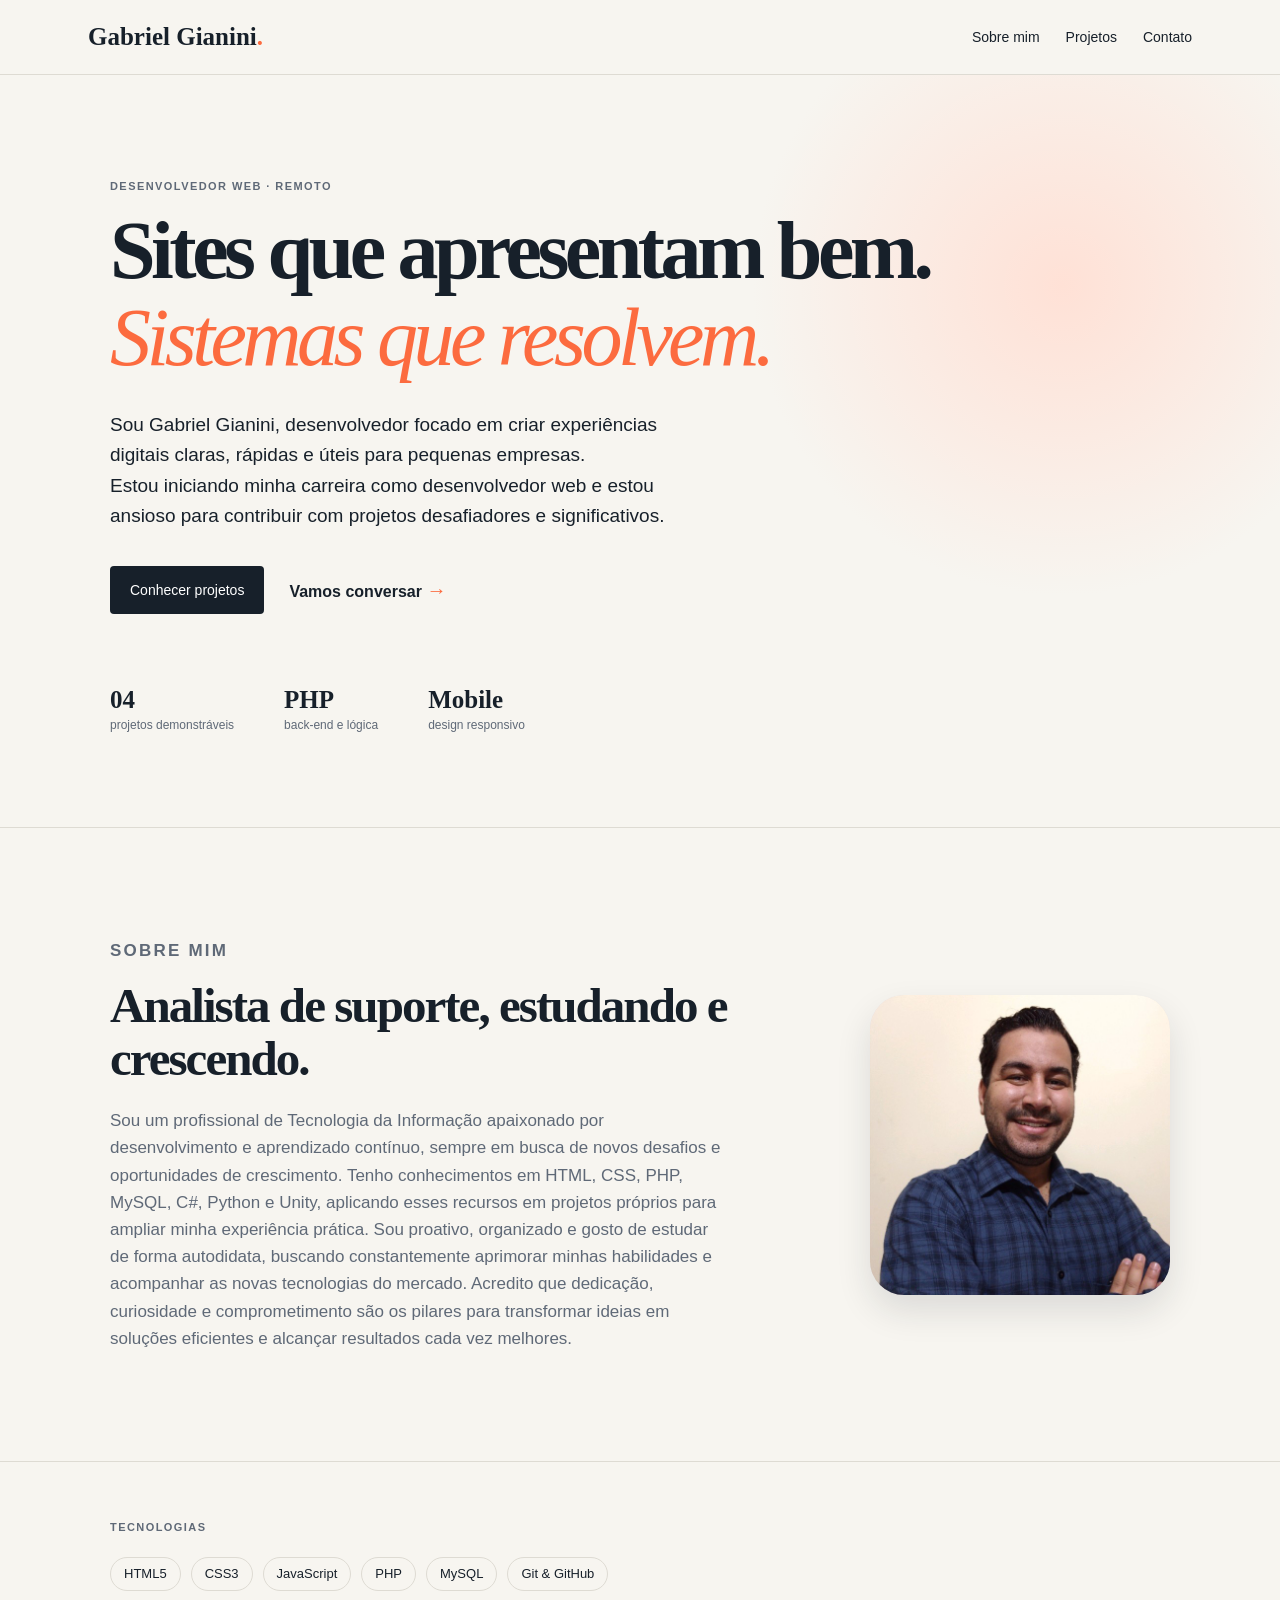
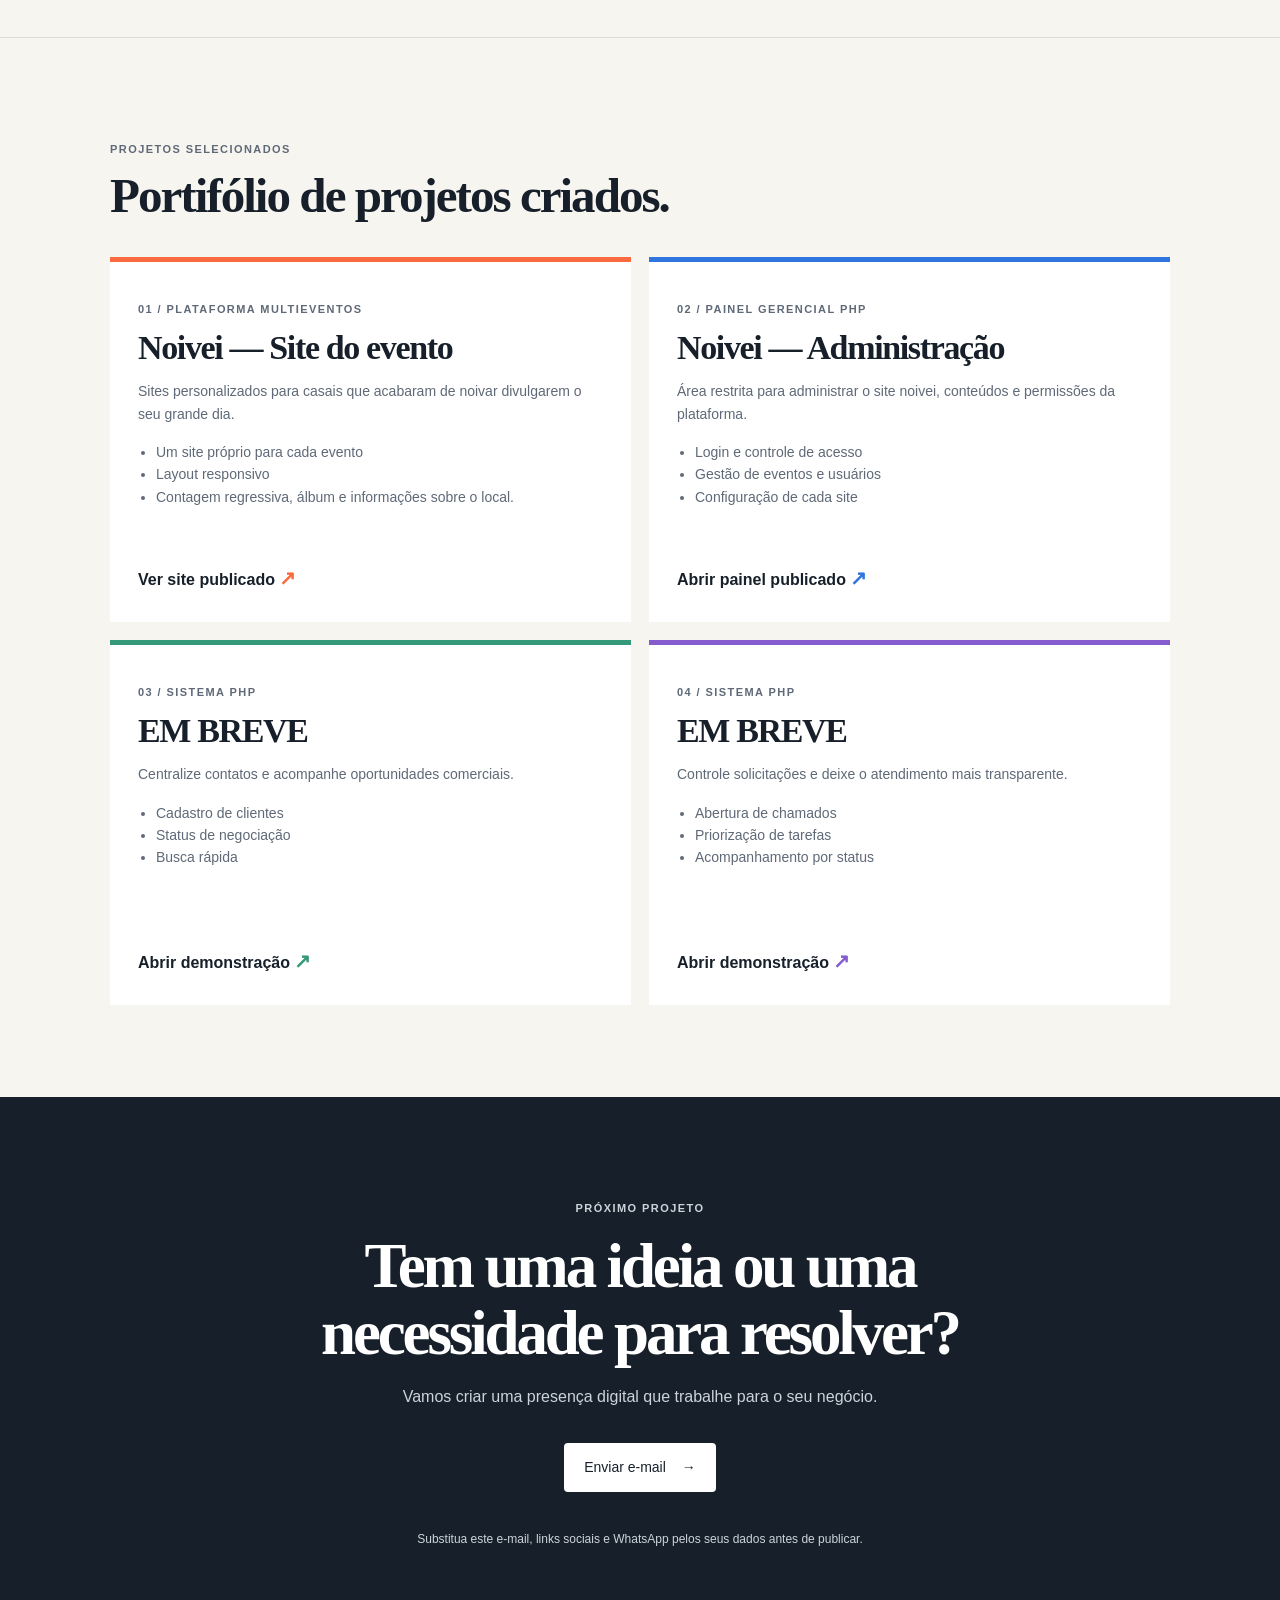
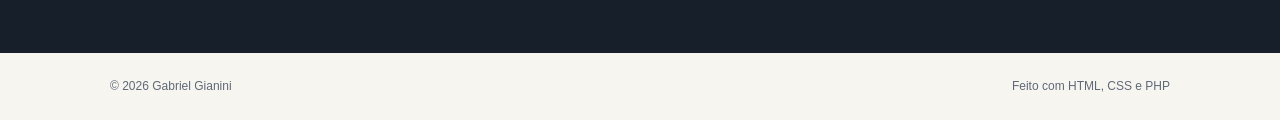
==== commit 976bd97b: "melhoria no sobre mim" ====
--- a/sis/index.html
+++ b/sis/index.html
@@ -6,6 +6,7 @@
   <meta name="description" content="Portfólio de Gabriel Gianini, desenvolvedor web focado em sites, landing pages e sistemas PHP.">
   <title>Gabriel Gianini | Desenvolvedor Web</title>
   <link rel="stylesheet" href="assets/css/style.css">
+  <link rel="stylesheet" href="assets/css/about.css">
 </head>
 <body>
   <header class="header"><a class="brand" href="#inicio">Gabriel Gianini<span>.</span></a><nav><a href="#sobre">Sobre mim</a><a href="#projetos">Projetos</a><a href="#contato">Contato</a></nav></header>
@@ -17,7 +18,7 @@
       <div class="actions"><a class="button" href="#projetos">Conhecer projetos</a><a class="text-link" href="#contato">Vamos conversar <span>→</span></a></div>
       <div class="metrics"><div><strong>04</strong><span>projetos demonstráveis</span></div><div><strong>PHP</strong><span>back-end e lógica</span></div><div><strong>Mobile</strong><span>design responsivo</span></div></div>
     </section>
-    <section class="section intro" id="sobre"><p class="eyebrow">SOBRE MIM</p><h2>Desenvolvimento com foco no que o negócio precisa comunicar e organizar.</h2><p>Trabalho com HTML, CSS, JavaScript, PHP e MySQL para transformar necessidades reais em páginas de conversão e sistemas web simples. Meu processo une interface responsiva, código organizado e atenção aos detalhes que fazem diferença para quem usa.</p></section>
+    <section class="section intro" id="sobre"><div class="intro-copy"><p class="eyebrow">SOBRE MIM</p><h2>Analista de suporte, estudando e crescendo.</h2><p>Sou um profissional de Tecnologia da Informação apaixonado por desenvolvimento e aprendizado contínuo, sempre em busca de novos desafios e oportunidades de crescimento. Tenho conhecimentos em HTML, CSS, PHP, MySQL, C#, Python e Unity, aplicando esses recursos em projetos próprios para ampliar minha experiência prática. Sou proativo, organizado e gosto de estudar de forma autodidata, buscando constantemente aprimorar minhas habilidades e acompanhar as novas tecnologias do mercado. Acredito que dedicação, curiosidade e comprometimento são os pilares para transformar ideias em soluções eficientes e alcançar resultados cada vez melhores.</p></div><figure class="profile-photo"><img src="assets/1634686526385.jpg" alt="Foto de Gabriel Gianini"></figure></section>
     <section class="section stack"><p class="eyebrow">TECNOLOGIAS</p><div class="chips"><span>HTML5</span><span>CSS3</span><span>JavaScript</span><span>PHP</span><span>MySQL</span><span>Git &amp; GitHub</span></div></section>
     <section class="section" id="projetos"><p class="eyebrow">PROJETOS SELECIONADOS</p><h2>Portifólio de projetos criados.</h2><div class="projects">
       <article class="project accent-orange"><div><p class="number">01 / PLATAFORMA MULTIEVENTOS</p><h3>Noivei — Site do evento</h3><p>Sites personalizados para casais que acabaram de noivar divulgarem o seu grande dia.</p><ul><li>Um site próprio para cada evento</li><li>Layout responsivo</li><li>Contagem regressiva, álbum e informações sobre o local.</li></ul></div><a href="https://mistyrose-hawk-612021.hostingersite.com/evento/index.php?evento=natalia-torres-de-ponte-gabriel-correa-gianini" target="_blank" rel="noopener noreferrer">Ver site publicado <span>↗</span></a></article>
--- a/sis/assets/css/style.css
+++ b/sis/assets/css/style.css
@@ -1,320 +1 @@
-:root {
-  --ink: #17202a;
-  --muted: #5f6977;
-  --paper: #f7f5f0;
-  --line: #dedbd3;
-  --accent: #fc6b3f;
-}
-
-* {
-  box-sizing: border-box;
-}
-
-html {
-  scroll-behavior: smooth;
-}
-
-body {
-  margin: 0;
-  font: 16px/1.6 Arial, sans-serif;
-  color: var(--ink);
-  background: var(--paper);
-}
-
-.header {
-  height: 74px;
-  display: flex;
-  align-items: center;
-  justify-content: space-between;
-  max-width: 1160px;
-  margin: auto;
-  padding: 0 28px;
-}
-
-.brand {
-  font: 700 25px Georgia, serif;
-  color: var(--ink);
-  text-decoration: none;
-}
-
-.brand span {
-  color: var(--accent);
-}
-
-nav {
-  display: flex;
-  gap: 26px;
-}
-
-nav a {
-  font-size: 14px;
-  text-decoration: none;
-  color: var(--ink);
-}
-
-.hero,
-.section,
-.contact {
-  padding: 92px max(28px, calc((100vw - 1060px) / 2));
-}
-
-.hero {
-  min-height: 620px;
-  border-top: 1px solid var(--line);
-  background: radial-gradient(circle at 83% 28%, #ffe1d6 0, transparent 26%);
-}
-
-.eyebrow,
-.number {
-  letter-spacing: 0.13em;
-  font-size: 11px;
-  font-weight: 700;
-  color: var(--muted);
-}
-
-h1,
-h2,
-h3 {
-  font-family: Georgia, serif;
-  line-height: 1.07;
-  margin: 0;
-}
-
-h1 {
-  font-size: clamp(43px, 7vw, 82px);
-  max-width: 850px;
-  letter-spacing: -0.055em;
-}
-
-h1 em {
-  color: var(--accent);
-  font-weight: 400;
-}
-
-.lead {
-  max-width: 590px;
-  font-size: 19px;
-  margin: 28px 0;
-}
-
-.actions {
-  display: flex;
-  align-items: center;
-  gap: 25px;
-  margin: 34px 0 72px;
-}
-
-.button {
-  display: inline-flex;
-  gap: 16px;
-  align-items: center;
-  padding: 13px 20px;
-  border-radius: 4px;
-  background: var(--ink);
-  color: #fff;
-  text-decoration: none;
-  font-size: 14px;
-}
-
-.text-link {
-  color: var(--ink);
-  text-decoration: none;
-  font-weight: 700;
-}
-
-.text-link span,
-.project a span {
-  color: var(--accent);
-  font-size: 20px;
-}
-
-.metrics {
-  display: flex;
-  gap: 50px;
-}
-
-.metrics div {
-  display: grid;
-  gap: 2px;
-}
-
-.metrics strong {
-  font: 700 25px Georgia, serif;
-}
-
-.metrics span {
-  font-size: 12px;
-  color: var(--muted);
-}
-
-.section {
-  border-top: 1px solid var(--line);
-}
-
-.intro {
-  display: grid;
-  grid-template-columns: 1fr 2fr;
-  gap: 60px;
-}
-
-.intro h2,
-.section > h2 {
-  font-size: clamp(31px, 4vw, 49px);
-  letter-spacing: -0.04em;
-}
-
-.intro p {
-  max-width: 620px;
-  font-size: 17px;
-  color: var(--muted);
-}
-
-.stack {
-  padding-top: 46px;
-  padding-bottom: 46px;
-}
-
-.chips {
-  display: flex;
-  flex-wrap: wrap;
-  gap: 10px;
-  margin-top: 20px;
-}
-
-.chips span {
-  padding: 6px 13px;
-  border: 1px solid var(--line);
-  border-radius: 999px;
-  font-size: 13px;
-}
-
-.projects {
-  display: grid;
-  grid-template-columns: repeat(2, 1fr);
-  gap: 18px;
-  margin-top: 35px;
-}
-
-.project {
-  min-height: 365px;
-  padding: 28px;
-  display: flex;
-  flex-direction: column;
-  justify-content: space-between;
-  background: #fff;
-  border-top: 5px solid var(--accent);
-}
-
-.project h3 {
-  font-size: 34px;
-  letter-spacing: -0.04em;
-}
-
-.project p:not(.number),
-.project li {
-  color: var(--muted);
-  font-size: 14px;
-}
-
-.project ul {
-  padding-left: 18px;
-}
-
-.project a {
-  font-weight: 700;
-  color: var(--ink);
-  text-decoration: none;
-}
-
-.accent-blue {
-  --accent: #2f75df;
-}
-
-.accent-green {
-  --accent: #359979;
-}
-
-.accent-purple {
-  --accent: #845cce;
-}
-
-.contact {
-  background: var(--ink);
-  color: #fff;
-  text-align: center;
-}
-
-.contact .eyebrow,
-.contact p {
-  color: #ccd3da;
-}
-
-.contact h2 {
-  font-size: clamp(36px, 5vw, 63px);
-  letter-spacing: -0.05em;
-  max-width: 750px;
-  margin: 15px auto;
-}
-
-.light {
-  background: #fff;
-  color: var(--ink);
-  margin-top: 18px;
-}
-
-.note {
-  font-size: 12px;
-  margin-top: 38px;
-}
-
-footer {
-  padding: 24px max(28px, calc((100vw - 1060px) / 2));
-  display: flex;
-  justify-content: space-between;
-  font-size: 12px;
-  color: var(--muted);
-}
-
-@media (max-width: 700px) {
-  nav {
-    gap: 14px;
-  }
-
-  .header {
-    padding: 0 18px;
-  }
-
-  .hero,
-  .section,
-  .contact {
-    padding: 65px 24px;
-  }
-
-  .hero {
-    min-height: auto;
-  }
-
-  .intro {
-    grid-template-columns: 1fr;
-    gap: 18px;
-  }
-
-  .projects {
-    grid-template-columns: 1fr;
-  }
-
-  .metrics {
-    gap: 21px;
-  }
-
-  .metrics strong {
-    font-size: 20px;
-  }
-
-  footer {
-    padding: 20px 24px;
-    gap: 8px;
-    flex-direction: column;
-  }
-}
-
+:root{--ink:#17202a;--muted:#5f6977;--paper:#f7f5f0;--line:#dedbd3;--accent:#fc6b3f}*{box-sizing:border-box}html{scroll-behavior:smooth}body{margin:0;font:16px/1.6 Arial,sans-serif;color:var(--ink);background:var(--paper)}.header{height:74px;display:flex;align-items:center;justify-content:space-between;max-width:1160px;margin:auto;padding:0 28px}.brand{font:700 25px Georgia,serif;color:var(--ink);text-decoration:none}.brand span{color:var(--accent)}nav{display:flex;gap:26px}nav a{font-size:14px;text-decoration:none;color:var(--ink)}.hero,.section,.contact{padding:92px max(28px,calc((100vw - 1060px)/2))}.hero{min-height:620px;border-top:1px solid var(--line);background:radial-gradient(circle at 83% 28%,#ffe1d6 0,transparent 26%)}.eyebrow,.number{letter-spacing:.13em;font-size:11px;font-weight:700;color:var(--muted)}h1,h2,h3{font-family:Georgia,serif;line-height:1.07;margin:0}h1{font-size:clamp(43px,7vw,82px);max-width:850px;letter-spacing:-.055em}h1 em{color:var(--accent);font-weight:400}.lead{max-width:590px;font-size:19px;margin:28px 0}.actions{display:flex;align-items:center;gap:25px;margin:34px 0 72px}.button{display:inline-flex;gap:16px;align-items:center;padding:13px 20px;border-radius:4px;background:var(--ink);color:#fff;text-decoration:none;font-size:14px}.text-link{color:var(--ink);text-decoration:none;font-weight:700}.text-link span,.project a span{color:var(--accent);font-size:20px}.metrics{display:flex;gap:50px}.metrics div{display:grid;gap:2px}.metrics strong{font:700 25px Georgia,serif}.metrics span{font-size:12px;color:var(--muted)}.section{border-top:1px solid var(--line)}.intro{display:grid;grid-template-columns:1fr 2fr;gap:60px}.intro h2,.section>h2{font-size:clamp(31px,4vw,49px);letter-spacing:-.04em}.intro p{max-width:620px;font-size:17px;color:var(--muted)}.stack{padding-top:46px;padding-bottom:46px}.chips{display:flex;flex-wrap:wrap;gap:10px;margin-top:20px}.chips span{padding:6px 13px;border:1px solid var(--line);border-radius:999px;font-size:13px}.projects{display:grid;grid-template-columns:repeat(2,1fr);gap:18px;margin-top:35px}.project{min-height:365px;padding:28px;display:flex;flex-direction:column;justify-content:space-between;background:#fff;border-top:5px solid var(--accent)}.project h3{font-size:34px;letter-spacing:-.04em}.project p:not(.number),.project li{color:var(--muted);font-size:14px}.project ul{padding-left:18px}.project a{font-weight:700;color:var(--ink);text-decoration:none}.accent-blue{--accent:#2f75df}.accent-green{--accent:#359979}.accent-purple{--accent:#845cce}.contact{background:var(--ink);color:#fff;text-align:center}.contact .eyebrow,.contact p{color:#ccd3da}.contact h2{font-size:clamp(36px,5vw,63px);letter-spacing:-.05em;max-width:750px;margin:15px auto}.light{background:#fff;color:var(--ink);margin-top:18px}.note{font-size:12px;margin-top:38px}footer{padding:24px max(28px,calc((100vw - 1060px)/2));display:flex;justify-content:space-between;font-size:12px;color:var(--muted)}@media(max-width:700px){nav{gap:14px}.header{padding:0 18px}.hero,.section,.contact{padding:65px 24px}.hero{min-height:auto}.intro{grid-template-columns:1fr;gap:18px}.projects{grid-template-columns:1fr}.metrics{gap:21px}.metrics strong{font-size:20px}footer{padding:20px 24px;gap:8px;flex-direction:column}}
--- a/sis/assets/css/about.css
+++ b/sis/assets/css/about.css
@@ -0,0 +1,42 @@
+/* Foto da seção "Sobre mim". Use uma imagem quadrada de 300 x 300 px. */
+.intro {
+  grid-template-columns: minmax(0, 1fr) 300px;
+  gap: 72px;
+  align-items: center;
+}
+
+.intro-copy .eyebrow { margin-bottom: 16px; }
+.intro-copy h2 { margin-bottom: 22px; }
+
+.profile-photo {
+  width: 300px;
+  height: 300px;
+  margin: 0;
+  overflow: hidden;
+  border-radius: 34px;
+  background: #e7e2e6;
+  box-shadow: 0 16px 35px rgba(23, 32, 42, .12);
+}
+
+.profile-photo img {
+  display: block;
+  width: 100%;
+  height: 100%;
+  object-fit: cover;
+  object-position: center;
+}
+
+@media (max-width: 700px) {
+  .intro {
+    grid-template-columns: 1fr;
+    gap: 34px;
+  }
+
+  .profile-photo {
+    width: min(300px, 100%);
+    height: auto;
+    aspect-ratio: 1;
+    margin: 0 auto;
+    border-radius: 28px;
+  }
+}
